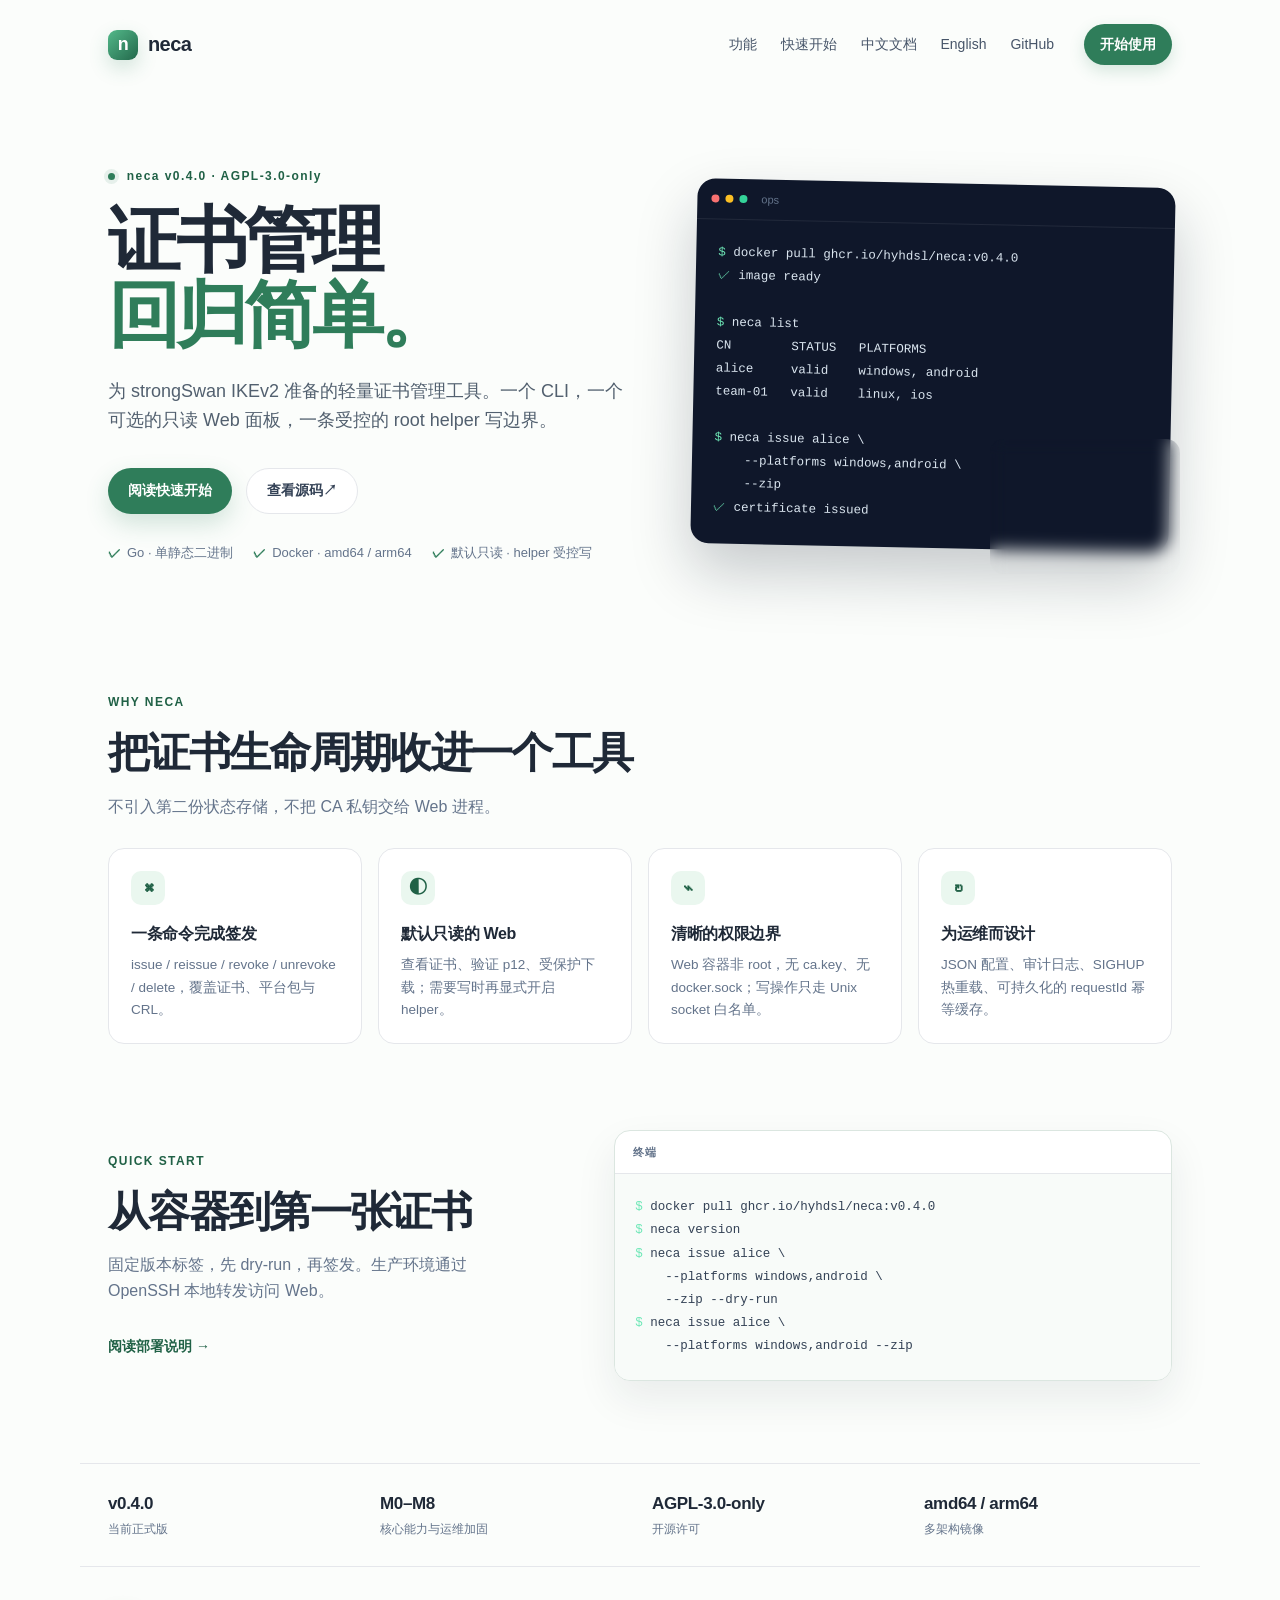
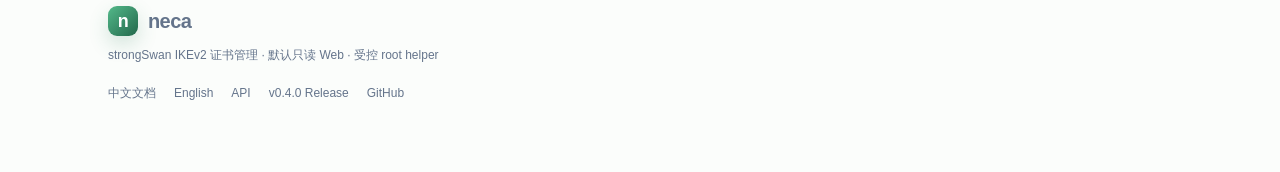
==== index.html @ 47a0acca "docs: publish help site from bcdcd9e" ====
<!doctype html>
<html lang="zh-CN">
<head>
  <meta charset="utf-8">
  <meta name="viewport" content="width=device-width, initial-scale=1">
  <meta name="description" content="neca：面向 strongSwan IKEv2 的证书管理工具。CLI、只读 Web 面板、受控 root helper。">
  <meta name="theme-color" content="#2f7d5a">
  <title>neca · strongSwan 证书管理</title>
  <link rel="stylesheet" href="home.css">
</head>
<body>
  <header class="site-nav">
    <a class="brand" href="/">
      <span class="brand-mark">n</span>
      <span>neca</span>
    </a>
    <nav aria-label="主导航">
      <a href="#features">功能</a>
      <a href="#quickstart">快速开始</a>
      <a href="/zh/">中文文档</a>
      <a href="/en/">English</a>
      <a href="https://github.com/hyhdsl/neca" rel="noopener">GitHub</a>
    </nav>
    <a class="nav-cta" href="/zh/#/getting-started">开始使用</a>
  </header>

  <main>
    <section class="hero">
      <div class="hero-copy">
        <p class="eyebrow"><span class="dot"></span> neca v0.4.0 · AGPL-3.0-only</p>
        <h1>证书管理<br><em>回归简单。</em></h1>
        <p class="lead">为 strongSwan IKEv2 准备的轻量证书管理工具。一个 CLI，一个可选的只读 Web 面板，一条受控的 root helper 写边界。</p>
        <div class="actions">
          <a class="button primary" href="/zh/#/getting-started">阅读快速开始</a>
          <a class="button ghost" href="https://github.com/hyhdsl/neca" rel="noopener">查看源码 <span aria-hidden="true">↗</span></a>
        </div>
        <ul class="hero-points">
          <li>Go · 单静态二进制</li>
          <li>Docker · amd64 / arm64</li>
          <li>默认只读 · helper 受控写</li>
        </ul>
      </div>
      <div class="hero-visual" aria-hidden="true">
        <div class="terminal">
          <div class="terminal-bar"><span></span><span></span><span></span><b>ops</b></div>
          <pre><code><span class="prompt">$</span> docker pull ghcr.io/hyhdsl/neca:v0.4.0
<span class="ok">✓</span> image ready

<span class="prompt">$</span> neca list
CN        STATUS   PLATFORMS
alice     valid    windows, android
team-01   valid    linux, ios

<span class="prompt">$</span> neca issue alice \
    --platforms windows,android \
    --zip
<span class="ok">✓</span> certificate issued
</code></pre>
        </div>
        <div class="floating-card">
          <span class="card-kicker">Web 面板</span>
          <strong>默认只读</strong>
          <small>写操作由 root helper 白名单执行</small>
        </div>
      </div>
    </section>

    <section id="features" class="section">
      <div class="section-head">
        <p class="eyebrow">WHY NECA</p>
        <h2>把证书生命周期收进一个工具</h2>
        <p>不引入第二份状态存储，不把 CA 私钥交给 Web 进程。</p>
      </div>
      <div class="feature-grid">
        <article class="feature">
          <div class="feature-icon">⌘</div>
          <h3>一条命令完成签发</h3>
          <p>issue / reissue / revoke / unrevoke / delete，覆盖证书、平台包与 CRL。</p>
        </article>
        <article class="feature">
          <div class="feature-icon">◐</div>
          <h3>默认只读的 Web</h3>
          <p>查看证书、验证 p12、受保护下载；需要写时再显式开启 helper。</p>
        </article>
        <article class="feature">
          <div class="feature-icon">⌁</div>
          <h3>清晰的权限边界</h3>
          <p>Web 容器非 root，无 ca.key、无 docker.sock；写操作只走 Unix socket 白名单。</p>
        </article>
        <article class="feature">
          <div class="feature-icon">↻</div>
          <h3>为运维而设计</h3>
          <p>JSON 配置、审计日志、SIGHUP 热重载、可持久化的 requestId 幂等缓存。</p>
        </article>
      </div>
    </section>

    <section id="quickstart" class="quickstart">
      <div class="quickstart-copy">
        <p class="eyebrow">QUICK START</p>
        <h2>从容器到第一张证书</h2>
        <p>固定版本标签，先 dry-run，再签发。生产环境通过 OpenSSH 本地转发访问 Web。</p>
        <a class="text-link" href="/zh/#/install">阅读部署说明 <span aria-hidden="true">→</span></a>
      </div>
      <div class="code-card">
        <div class="code-title">终端</div>
        <pre><code><span class="prompt">$</span> docker pull ghcr.io/hyhdsl/neca:v0.4.0
<span class="prompt">$</span> neca version
<span class="prompt">$</span> neca issue alice \
    --platforms windows,android \
    --zip --dry-run
<span class="prompt">$</span> neca issue alice \
    --platforms windows,android --zip
</code></pre>
      </div>
    </section>

    <section class="stats">
      <div><strong>v0.4.0</strong><span>当前正式版</span></div>
      <div><strong>M0–M8</strong><span>核心能力与运维加固</span></div>
      <div><strong>AGPL-3.0-only</strong><span>开源许可</span></div>
      <div><strong>amd64 / arm64</strong><span>多架构镜像</span></div>
    </section>
  </main>

  <footer class="site-footer">
    <div class="footer-brand"><span class="brand-mark">n</span> neca</div>
    <p>strongSwan IKEv2 证书管理 · 默认只读 Web · 受控 root helper</p>
    <div class="footer-links">
      <a href="/zh/">中文文档</a>
      <a href="/en/">English</a>
      <a href="/zh/#/api">API</a>
      <a href="https://github.com/hyhdsl/neca/releases/tag/v0.4.0" rel="noopener">v0.4.0 Release</a>
      <a href="https://github.com/hyhdsl/neca" rel="noopener">GitHub</a>
    </div>
  </footer>
</body>
</html>
---- home.css ----
:root {
  --ink: #1f2937;
  --muted: #64748b;
  --line: #e5e7eb;
  --paper: #fbfdfb;
  --green: #2f7d5a;
  --green-deep: #206146;
  --mint: #eaf7ef;
  --code: #0f172a;
  --code-muted: #94a3b8;
  --max: 1120px;
}

* { box-sizing: border-box; }
html { scroll-behavior: smooth; }
body {
  margin: 0;
  color: var(--ink);
  background: var(--paper);
  font-family: -apple-system, BlinkMacSystemFont, "Segoe UI", "PingFang SC",
    "Hiragino Sans GB", "Microsoft YaHei", "Noto Sans CJK SC", sans-serif;
  line-height: 1.65;
}
a { color: inherit; text-decoration: none; }

.site-nav {
  max-width: var(--max);
  margin: 0 auto;
  padding: 24px 28px;
  display: flex;
  align-items: center;
  gap: 30px;
}
.brand, .footer-brand {
  display: inline-flex;
  align-items: center;
  gap: 10px;
  font-weight: 800;
  letter-spacing: -.03em;
  font-size: 20px;
}
.brand-mark {
  display: inline-grid;
  place-items: center;
  width: 30px;
  height: 30px;
  border-radius: 9px;
  color: #fff;
  background: linear-gradient(135deg, #53b98a, #23684b);
  font-size: 18px;
  font-weight: 800;
  box-shadow: 0 8px 20px rgba(47,125,90,.2);
}
.site-nav nav {
  display: flex;
  gap: 24px;
  margin-left: auto;
  font-size: 14px;
  color: #475569;
}
.site-nav nav a:hover { color: var(--green-deep); }
.nav-cta {
  padding: 9px 16px;
  border-radius: 999px;
  background: var(--green);
  color: #fff;
  font-size: 14px;
  font-weight: 700;
  box-shadow: 0 6px 16px rgba(47,125,90,.18);
}
.nav-cta:hover { background: var(--green-deep); }

.hero {
  max-width: var(--max);
  margin: 0 auto;
  padding: 78px 28px 92px;
  display: grid;
  grid-template-columns: 1.05fr .95fr;
  align-items: center;
  gap: 58px;
}
.eyebrow {
  margin: 0 0 16px;
  color: var(--green-deep);
  font-size: 12px;
  font-weight: 800;
  letter-spacing: .12em;
}
.eyebrow .dot {
  display: inline-block;
  width: 7px;
  height: 7px;
  margin-right: 7px;
  border-radius: 50%;
  background: var(--green);
  box-shadow: 0 0 0 4px rgba(47,125,90,.1);
}
h1 {
  margin: 0;
  font-size: clamp(44px, 6vw, 72px);
  line-height: 1.04;
  letter-spacing: -.055em;
}
h1 em { color: var(--green); font-style: normal; }
.lead {
  max-width: 520px;
  margin: 24px 0 0;
  color: #52606f;
  font-size: 18px;
}
.actions { display: flex; align-items: center; gap: 14px; margin-top: 32px; flex-wrap: wrap; }
.button {
  display: inline-flex;
  align-items: center;
  justify-content: center;
  min-height: 46px;
  padding: 0 20px;
  border-radius: 999px;
  font-size: 14px;
  font-weight: 700;
  transition: .16s ease;
}
.button.primary { color: #fff; background: var(--green); box-shadow: 0 10px 24px rgba(47,125,90,.2); }
.button.primary:hover { background: var(--green-deep); transform: translateY(-1px); }
.button.ghost { color: #334155; border: 1px solid var(--line); background: #fff; }
.button.ghost:hover { border-color: #b8d8c6; color: var(--green-deep); }
.hero-points {
  display: flex;
  gap: 20px;
  flex-wrap: wrap;
  padding: 0;
  margin: 28px 0 0;
  list-style: none;
  color: #64748b;
  font-size: 13px;
}
.hero-points li::before { content: "✓"; color: var(--green); margin-right: 6px; font-weight: 800; }

.hero-visual { position: relative; }
.terminal {
  overflow: hidden;
  border-radius: 18px;
  background: var(--code);
  box-shadow: 0 28px 60px rgba(15,23,42,.22);
  transform: rotate(1.2deg);
}
.terminal-bar {
  display: flex;
  align-items: center;
  gap: 6px;
  padding: 11px 14px;
  border-bottom: 1px solid rgba(255,255,255,.08);
  color: #64748b;
  font-size: 11px;
}
.terminal-bar span { width: 8px; height: 8px; border-radius: 50%; background: #334155; }
.terminal-bar span:nth-child(1) { background: #f87171; }
.terminal-bar span:nth-child(2) { background: #fbbf24; }
.terminal-bar span:nth-child(3) { background: #34d399; }
.terminal-bar b { margin-left: 8px; font-weight: 500; }
pre {
  margin: 0;
  padding: 22px 22px 24px;
  overflow-x: auto;
  color: #dbe6f0;
  font: 12.5px/1.85 "SFMono-Regular", Consolas, "Liberation Mono", monospace;
}
.prompt { color: #6ee7b7; }
.ok { color: #6ee7b7; }
.floating-card {
  position: absolute;
  right: -8px;
  bottom: -26px;
  width: 190px;
  padding: 15px 16px;
  border: 1px solid #d4e9dc;
  border-radius: 14px;
  background: rgba(255,255,255,.94);
  box-shadow: 0 16px 32px rgba(31,41,55,.12);
  backdrop-filter: blur(8px);
}
.floating-card span { display: block; color: var(--green-deep); font-size: 10px; font-weight: 800; letter-spacing: .08em; }
.floating-card strong { display: block; margin: 4px 0 3px; font-size: 16px; }
.floating-card small { color: #64748b; line-height: 1.45; font-size: 11px; }

.section { max-width: var(--max); margin: 0 auto; padding: 38px 28px 12px; }
.section-head { max-width: 620px; margin-bottom: 28px; }
h2 { margin: 0; font-size: clamp(28px, 3.6vw, 42px); line-height: 1.15; letter-spacing: -.04em; }
.section-head p:last-child, .quickstart-copy p:not(.eyebrow) { color: #64748b; font-size: 16px; }
.feature-grid { display: grid; grid-template-columns: repeat(4, 1fr); gap: 16px; }
.feature {
  padding: 22px;
  border: 1px solid var(--line);
  border-radius: 16px;
  background: #fff;
  transition: .18s ease;
}
.feature:hover { border-color: #c6e5d3; box-shadow: 0 14px 30px rgba(47,125,90,.08); transform: translateY(-2px); }
.feature-icon {
  display: grid;
  place-items: center;
  width: 34px;
  height: 34px;
  border-radius: 10px;
  color: var(--green-deep);
  background: var(--mint);
  font-size: 18px;
  font-weight: 700;
}
.feature h3 { margin: 16px 0 7px; font-size: 16px; letter-spacing: -.02em; }
.feature p { margin: 0; color: #64748b; font-size: 13.5px; }

.quickstart {
  max-width: var(--max);
  margin: 74px auto 0;
  padding: 0 28px;
  display: grid;
  grid-template-columns: .9fr 1.1fr;
  gap: 50px;
  align-items: center;
}
.quickstart-copy p { max-width: 420px; }
.text-link { display: inline-block; margin-top: 14px; color: var(--green-deep); font-weight: 700; font-size: 14px; }
.code-card {
  overflow: hidden;
  border-radius: 16px;
  border: 1px solid #dbe6e0;
  background: #fff;
  box-shadow: 0 18px 40px rgba(31,41,55,.08);
}
.code-title { padding: 12px 18px; border-bottom: 1px solid var(--line); color: #64748b; font-size: 11px; font-weight: 700; letter-spacing: .06em; text-transform: uppercase; }
.code-card pre { color: #334155; background: #f8fbf9; padding: 22px 20px; }

.stats {
  max-width: var(--max);
  margin: 82px auto 0;
  padding: 26px 28px;
  display: grid;
  grid-template-columns: repeat(4, 1fr);
  gap: 24px;
  border-top: 1px solid var(--line);
  border-bottom: 1px solid var(--line);
}
.stats div { display: flex; flex-direction: column; gap: 2px; }
.stats strong { font-size: 17px; letter-spacing: -.02em; }
.stats span { color: #64748b; font-size: 12px; }

.site-footer {
  max-width: var(--max);
  margin: 0 auto;
  padding: 38px 28px 54px;
  color: #64748b;
  font-size: 12px;
}
.site-footer p { margin: 8px 0 18px; }
.footer-links { display: flex; flex-wrap: wrap; gap: 18px; }
.footer-links a:hover { color: var(--green-deep); }

@media (max-width: 900px) {
  .hero { grid-template-columns: 1fr; padding-top: 44px; }
  .hero-visual { margin-top: 20px; }
  .feature-grid { grid-template-columns: repeat(2, 1fr); }
  .quickstart { grid-template-columns: 1fr; gap: 26px; margin-top: 52px; }
}
@media (max-width: 680px) {
  .site-nav { flex-wrap: wrap; gap: 14px; padding: 18px 20px; }
  .site-nav nav { order: 3; width: 100%; gap: 16px; overflow-x: auto; padding-top: 4px; }
  .nav-cta { margin-left: auto; }
  .hero, .section, .quickstart, .site-footer { padding-left: 20px; padding-right: 20px; }
  .hero { padding-bottom: 64px; }
  h1 { font-size: 46px; }
  .lead { font-size: 16px; }
  .floating-card { right: 6px; bottom: -22px; }
  .feature-grid { grid-template-columns: 1fr; }
  .stats { grid-template-columns: repeat(2, 1fr); margin-top: 58px; }
}
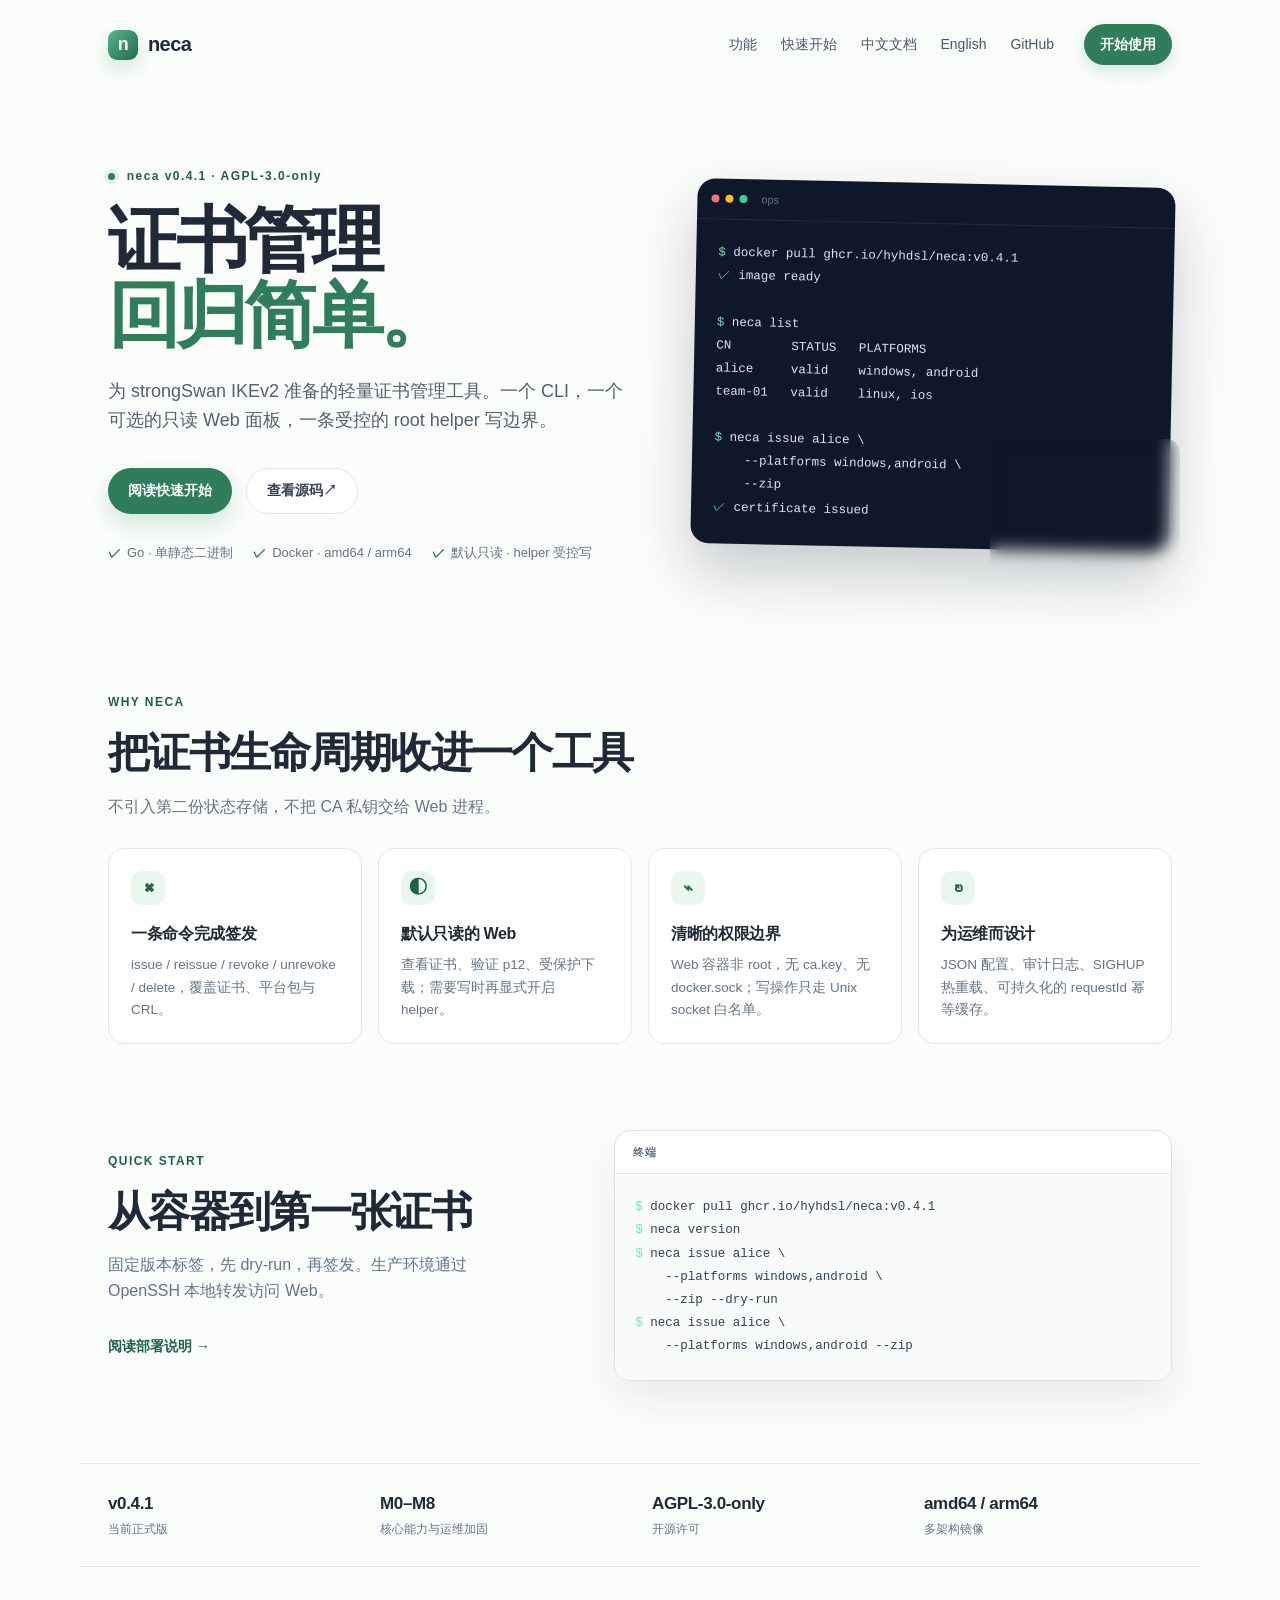
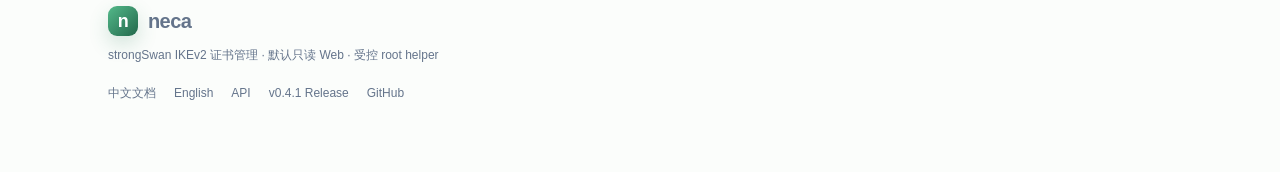
==== commit 4703bc09: "docs: publish help site from 6060c2b" ====
--- a/index.html
+++ b/index.html
@@ -27,7 +27,7 @@
   <main>
     <section class="hero">
       <div class="hero-copy">
-        <p class="eyebrow"><span class="dot"></span> neca v0.4.0 · AGPL-3.0-only</p>
+        <p class="eyebrow"><span class="dot"></span> neca v0.4.1 · AGPL-3.0-only</p>
         <h1>证书管理<br><em>回归简单。</em></h1>
         <p class="lead">为 strongSwan IKEv2 准备的轻量证书管理工具。一个 CLI，一个可选的只读 Web 面板，一条受控的 root helper 写边界。</p>
         <div class="actions">
@@ -43,7 +43,7 @@
       <div class="hero-visual" aria-hidden="true">
         <div class="terminal">
           <div class="terminal-bar"><span></span><span></span><span></span><b>ops</b></div>
-          <pre><code><span class="prompt">$</span> docker pull ghcr.io/hyhdsl/neca:v0.4.0
+          <pre><code><span class="prompt">$</span> docker pull ghcr.io/hyhdsl/neca:v0.4.1
 <span class="ok">✓</span> image ready
 
 <span class="prompt">$</span> neca list
@@ -104,7 +104,7 @@
       </div>
       <div class="code-card">
         <div class="code-title">终端</div>
-        <pre><code><span class="prompt">$</span> docker pull ghcr.io/hyhdsl/neca:v0.4.0
+        <pre><code><span class="prompt">$</span> docker pull ghcr.io/hyhdsl/neca:v0.4.1
 <span class="prompt">$</span> neca version
 <span class="prompt">$</span> neca issue alice \
     --platforms windows,android \
@@ -116,7 +116,7 @@
     </section>
 
     <section class="stats">
-      <div><strong>v0.4.0</strong><span>当前正式版</span></div>
+      <div><strong>v0.4.1</strong><span>当前正式版</span></div>
       <div><strong>M0–M8</strong><span>核心能力与运维加固</span></div>
       <div><strong>AGPL-3.0-only</strong><span>开源许可</span></div>
       <div><strong>amd64 / arm64</strong><span>多架构镜像</span></div>
@@ -130,7 +130,7 @@
       <a href="/zh/">中文文档</a>
       <a href="/en/">English</a>
       <a href="/zh/#/api">API</a>
-      <a href="https://github.com/hyhdsl/neca/releases/tag/v0.4.0" rel="noopener">v0.4.0 Release</a>
+      <a href="https://github.com/hyhdsl/neca/releases/tag/v0.4.1" rel="noopener">v0.4.1 Release</a>
       <a href="https://github.com/hyhdsl/neca" rel="noopener">GitHub</a>
     </div>
   </footer>
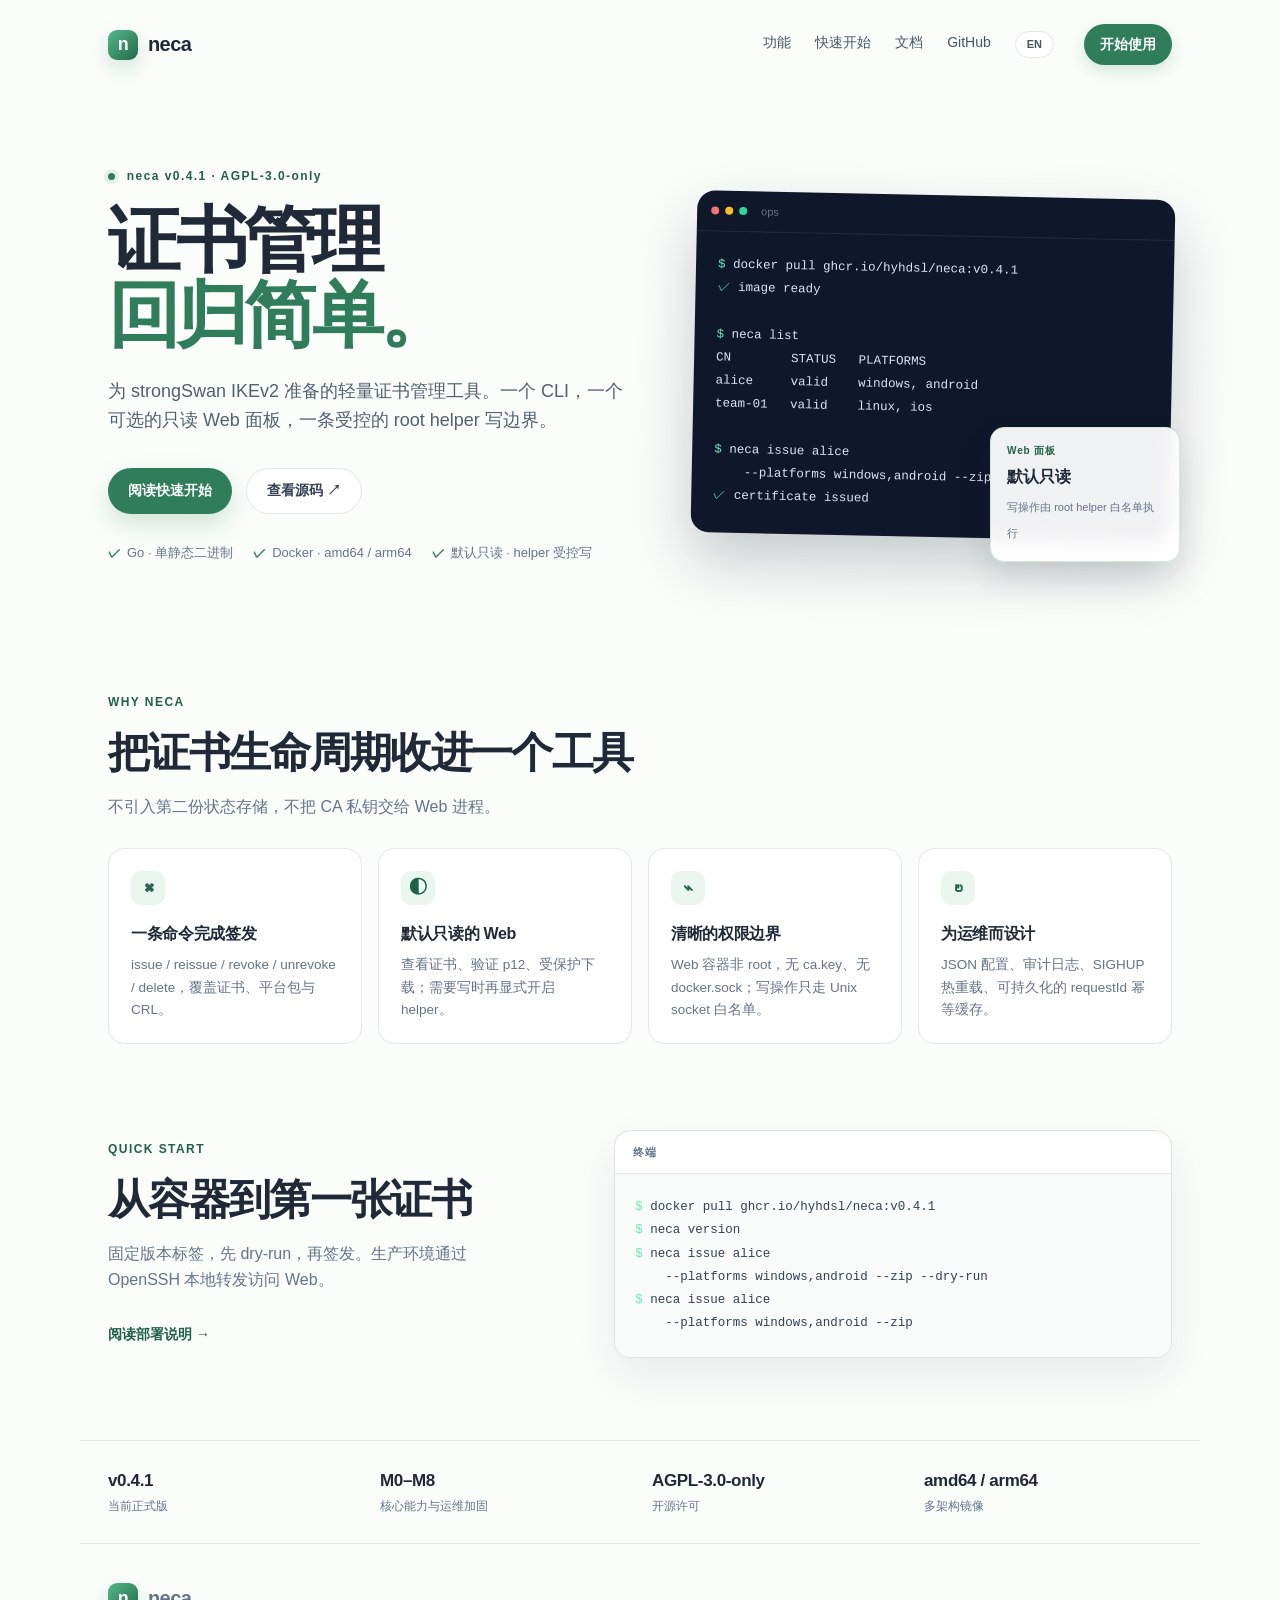
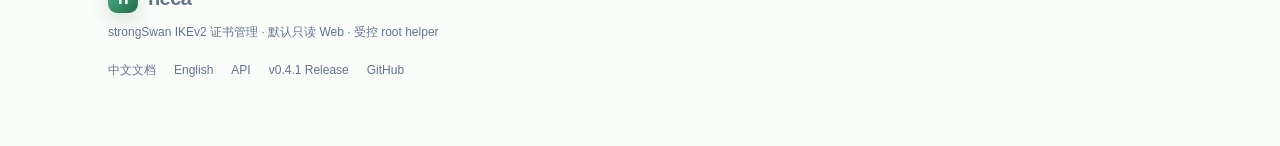
==== commit 78aa21f4: "docs: publish help site from 32e234c" ====
--- a/index.html
+++ b/index.html
@@ -6,6 +6,8 @@
   <meta name="description" content="neca：面向 strongSwan IKEv2 的证书管理工具。CLI、只读 Web 面板、受控 root helper。">
   <meta name="theme-color" content="#2f7d5a">
   <title>neca · strongSwan 证书管理</title>
+  <link rel="alternate" hreflang="zh-CN" href="https://neca.nekobiglazyer.work/">
+  <link rel="alternate" hreflang="en" href="https://neca.nekobiglazyer.work/?lang=en">
   <link rel="stylesheet" href="home.css">
 </head>
 <body>
@@ -15,29 +17,29 @@
       <span>neca</span>
     </a>
     <nav aria-label="主导航">
-      <a href="#features">功能</a>
-      <a href="#quickstart">快速开始</a>
-      <a href="/zh/">中文文档</a>
-      <a href="/en/">English</a>
-      <a href="https://github.com/hyhdsl/neca" rel="noopener">GitHub</a>
+      <a href="#features" data-i18n="nav.features">功能</a>
+      <a href="#quickstart" data-i18n="nav.quickstart">快速开始</a>
+      <a href="/zh/" data-doc-link="/zh/" data-i18n="nav.docs">文档</a>
+      <a href="https://github.com/hyhdsl/neca" rel="noopener" data-i18n="nav.github">GitHub</a>
+      <button class="lang-toggle" id="langToggle" type="button" aria-label="Switch to English">EN</button>
     </nav>
-    <a class="nav-cta" href="/zh/#/getting-started">开始使用</a>
+    <a class="nav-cta" href="/zh/#/getting-started" data-doc-link="/zh/#/getting-started" data-i18n="nav.cta">开始使用</a>
   </header>
 
   <main>
     <section class="hero">
       <div class="hero-copy">
         <p class="eyebrow"><span class="dot"></span> neca v0.4.1 · AGPL-3.0-only</p>
-        <h1>证书管理<br><em>回归简单。</em></h1>
-        <p class="lead">为 strongSwan IKEv2 准备的轻量证书管理工具。一个 CLI，一个可选的只读 Web 面板，一条受控的 root helper 写边界。</p>
+        <h1 data-i18n-html="hero.title">证书管理<br><em>回归简单。</em></h1>
+        <p class="lead" data-i18n="hero.lead">为 strongSwan IKEv2 准备的轻量证书管理工具。一个 CLI，一个可选的只读 Web 面板，一条受控的 root helper 写边界。</p>
         <div class="actions">
-          <a class="button primary" href="/zh/#/getting-started">阅读快速开始</a>
-          <a class="button ghost" href="https://github.com/hyhdsl/neca" rel="noopener">查看源码 <span aria-hidden="true">↗</span></a>
+          <a class="button primary" href="/zh/#/getting-started" data-doc-link="/zh/#/getting-started" data-i18n="hero.start">阅读快速开始</a>
+          <a class="button ghost" href="https://github.com/hyhdsl/neca" rel="noopener" data-i18n="hero.source">查看源码 ↗</a>
         </div>
         <ul class="hero-points">
-          <li>Go · 单静态二进制</li>
-          <li>Docker · amd64 / arm64</li>
-          <li>默认只读 · helper 受控写</li>
+          <li data-i18n="hero.point.go">Go · 单静态二进制</li>
+          <li data-i18n="hero.point.docker">Docker · amd64 / arm64</li>
+          <li data-i18n="hero.point.safe">默认只读 · helper 受控写</li>
         </ul>
       </div>
       <div class="hero-visual" aria-hidden="true">
@@ -51,88 +53,219 @@
 alice     valid    windows, android
 team-01   valid    linux, ios
 
-<span class="prompt">$</span> neca issue alice \
-    --platforms windows,android \
-    --zip
+<span class="prompt">$</span> neca issue alice
+    --platforms windows,android --zip
 <span class="ok">✓</span> certificate issued
 </code></pre>
         </div>
         <div class="floating-card">
-          <span class="card-kicker">Web 面板</span>
-          <strong>默认只读</strong>
-          <small>写操作由 root helper 白名单执行</small>
+          <span class="card-kicker" data-i18n="hero.panel">Web 面板</span>
+          <strong data-i18n="hero.readonly">默认只读</strong>
+          <small data-i18n="hero.helper">写操作由 root helper 白名单执行</small>
         </div>
       </div>
     </section>
 
     <section id="features" class="section">
       <div class="section-head">
-        <p class="eyebrow">WHY NECA</p>
-        <h2>把证书生命周期收进一个工具</h2>
-        <p>不引入第二份状态存储，不把 CA 私钥交给 Web 进程。</p>
+        <p class="eyebrow" data-i18n="features.kicker">WHY NECA</p>
+        <h2 data-i18n="features.title">把证书生命周期收进一个工具</h2>
+        <p data-i18n="features.lead">不引入第二份状态存储，不把 CA 私钥交给 Web 进程。</p>
       </div>
       <div class="feature-grid">
         <article class="feature">
           <div class="feature-icon">⌘</div>
-          <h3>一条命令完成签发</h3>
-          <p>issue / reissue / revoke / unrevoke / delete，覆盖证书、平台包与 CRL。</p>
+          <h3 data-i18n="feature.issue.title">一条命令完成签发</h3>
+          <p data-i18n="feature.issue.body">issue / reissue / revoke / unrevoke / delete，覆盖证书、平台包与 CRL。</p>
         </article>
         <article class="feature">
           <div class="feature-icon">◐</div>
-          <h3>默认只读的 Web</h3>
-          <p>查看证书、验证 p12、受保护下载；需要写时再显式开启 helper。</p>
+          <h3 data-i18n="feature.web.title">默认只读的 Web</h3>
+          <p data-i18n="feature.web.body">查看证书、验证 p12、受保护下载；需要写时再显式开启 helper。</p>
         </article>
         <article class="feature">
           <div class="feature-icon">⌁</div>
-          <h3>清晰的权限边界</h3>
-          <p>Web 容器非 root，无 ca.key、无 docker.sock；写操作只走 Unix socket 白名单。</p>
+          <h3 data-i18n="feature.boundary.title">清晰的权限边界</h3>
+          <p data-i18n="feature.boundary.body">Web 容器非 root，无 ca.key、无 docker.sock；写操作只走 Unix socket 白名单。</p>
         </article>
         <article class="feature">
           <div class="feature-icon">↻</div>
-          <h3>为运维而设计</h3>
-          <p>JSON 配置、审计日志、SIGHUP 热重载、可持久化的 requestId 幂等缓存。</p>
+          <h3 data-i18n="feature.ops.title">为运维而设计</h3>
+          <p data-i18n="feature.ops.body">JSON 配置、审计日志、SIGHUP 热重载、可持久化的 requestId 幂等缓存。</p>
         </article>
       </div>
     </section>
 
     <section id="quickstart" class="quickstart">
       <div class="quickstart-copy">
-        <p class="eyebrow">QUICK START</p>
-        <h2>从容器到第一张证书</h2>
-        <p>固定版本标签，先 dry-run，再签发。生产环境通过 OpenSSH 本地转发访问 Web。</p>
-        <a class="text-link" href="/zh/#/install">阅读部署说明 <span aria-hidden="true">→</span></a>
+        <p class="eyebrow" data-i18n="quick.kicker">QUICK START</p>
+        <h2 data-i18n="quick.title">从容器到第一张证书</h2>
+        <p data-i18n="quick.lead">固定版本标签，先 dry-run，再签发。生产环境通过 OpenSSH 本地转发访问 Web。</p>
+        <a class="text-link" href="/zh/#/install" data-doc-link="/zh/#/install" data-i18n="quick.link">阅读部署说明 →</a>
       </div>
       <div class="code-card">
-        <div class="code-title">终端</div>
+        <div class="code-title" data-i18n="quick.terminal">终端</div>
         <pre><code><span class="prompt">$</span> docker pull ghcr.io/hyhdsl/neca:v0.4.1
 <span class="prompt">$</span> neca version
-<span class="prompt">$</span> neca issue alice \
-    --platforms windows,android \
-    --zip --dry-run
-<span class="prompt">$</span> neca issue alice \
+<span class="prompt">$</span> neca issue alice
+    --platforms windows,android --zip --dry-run
+<span class="prompt">$</span> neca issue alice
     --platforms windows,android --zip
 </code></pre>
       </div>
     </section>
 
     <section class="stats">
-      <div><strong>v0.4.1</strong><span>当前正式版</span></div>
-      <div><strong>M0–M8</strong><span>核心能力与运维加固</span></div>
-      <div><strong>AGPL-3.0-only</strong><span>开源许可</span></div>
-      <div><strong>amd64 / arm64</strong><span>多架构镜像</span></div>
+      <div><strong>v0.4.1</strong><span data-i18n="stats.current">当前正式版</span></div>
+      <div><strong>M0–M8</strong><span data-i18n="stats.milestones">核心能力与运维加固</span></div>
+      <div><strong>AGPL-3.0-only</strong><span data-i18n="stats.license">开源许可</span></div>
+      <div><strong>amd64 / arm64</strong><span data-i18n="stats.arch">多架构镜像</span></div>
     </section>
   </main>
 
   <footer class="site-footer">
     <div class="footer-brand"><span class="brand-mark">n</span> neca</div>
-    <p>strongSwan IKEv2 证书管理 · 默认只读 Web · 受控 root helper</p>
+    <p data-i18n="footer.tagline">strongSwan IKEv2 证书管理 · 默认只读 Web · 受控 root helper</p>
     <div class="footer-links">
-      <a href="/zh/">中文文档</a>
-      <a href="/en/">English</a>
-      <a href="/zh/#/api">API</a>
-      <a href="https://github.com/hyhdsl/neca/releases/tag/v0.4.1" rel="noopener">v0.4.1 Release</a>
-      <a href="https://github.com/hyhdsl/neca" rel="noopener">GitHub</a>
+      <a href="/zh/" data-i18n="footer.docs">中文文档</a>
+      <a href="/en/" data-i18n="footer.english">English</a>
+      <a href="/zh/#/api" data-doc-link="/zh/#/api" data-i18n="footer.api">API</a>
+      <a href="https://github.com/hyhdsl/neca/releases/tag/v0.4.1" rel="noopener" data-i18n="footer.release">v0.4.1 Release</a>
+      <a href="https://github.com/hyhdsl/neca" rel="noopener" data-i18n="footer.github">GitHub</a>
     </div>
   </footer>
+
+  <script>
+    (function () {
+      var copy = {
+        zh: {
+          "nav.features": "功能",
+          "nav.quickstart": "快速开始",
+          "nav.docs": "文档",
+          "nav.github": "GitHub",
+          "nav.cta": "开始使用",
+          "hero.title": "证书管理<br><em>回归简单。</em>",
+          "hero.lead": "为 strongSwan IKEv2 准备的轻量证书管理工具。一个 CLI，一个可选的只读 Web 面板，一条受控的 root helper 写边界。",
+          "hero.start": "阅读快速开始",
+          "hero.source": "查看源码 ↗",
+          "hero.point.go": "Go · 单静态二进制",
+          "hero.point.docker": "Docker · amd64 / arm64",
+          "hero.point.safe": "默认只读 · helper 受控写",
+          "hero.panel": "Web 面板",
+          "hero.readonly": "默认只读",
+          "hero.helper": "写操作由 root helper 白名单执行",
+          "features.kicker": "WHY NECA",
+          "features.title": "把证书生命周期收进一个工具",
+          "features.lead": "不引入第二份状态存储，不把 CA 私钥交给 Web 进程。",
+          "feature.issue.title": "一条命令完成签发",
+          "feature.issue.body": "issue / reissue / revoke / unrevoke / delete，覆盖证书、平台包与 CRL。",
+          "feature.web.title": "默认只读的 Web",
+          "feature.web.body": "查看证书、验证 p12、受保护下载；需要写时再显式开启 helper。",
+          "feature.boundary.title": "清晰的权限边界",
+          "feature.boundary.body": "Web 容器非 root，无 ca.key、无 docker.sock；写操作只走 Unix socket 白名单。",
+          "feature.ops.title": "为运维而设计",
+          "feature.ops.body": "JSON 配置、审计日志、SIGHUP 热重载、可持久化的 requestId 幂等缓存。",
+          "quick.kicker": "QUICK START",
+          "quick.title": "从容器到第一张证书",
+          "quick.lead": "固定版本标签，先 dry-run，再签发。生产环境通过 OpenSSH 本地转发访问 Web。",
+          "quick.link": "阅读部署说明 →",
+          "quick.terminal": "终端",
+          "stats.current": "当前正式版",
+          "stats.milestones": "核心能力与运维加固",
+          "stats.license": "开源许可",
+          "stats.arch": "多架构镜像",
+          "footer.tagline": "strongSwan IKEv2 证书管理 · 默认只读 Web · 受控 root helper",
+          "footer.docs": "中文文档",
+          "footer.english": "English",
+          "footer.api": "API",
+          "footer.release": "v0.4.1 Release",
+          "footer.github": "GitHub"
+        },
+        en: {
+          "nav.features": "Features",
+          "nav.quickstart": "Quick start",
+          "nav.docs": "Docs",
+          "nav.github": "GitHub",
+          "nav.cta": "Get started",
+          "hero.title": "Certificate management<br><em>made simple.</em>",
+          "hero.lead": "A lightweight certificate manager for strongSwan IKEv2. One CLI, an optional read-only web panel, and a controlled root helper for writes.",
+          "hero.start": "Read the quick start",
+          "hero.source": "View source ↗",
+          "hero.point.go": "Go · single static binary",
+          "hero.point.docker": "Docker · amd64 / arm64",
+          "hero.point.safe": "Read-only by default · controlled writes",
+          "hero.panel": "Web panel",
+          "hero.readonly": "Read-only by default",
+          "hero.helper": "Writes go through a narrow root-helper allowlist",
+          "features.kicker": "WHY NECA",
+          "features.title": "One tool for the certificate lifecycle",
+          "features.lead": "No second state store. The CA private key never reaches the web process.",
+          "feature.issue.title": "Issue in one command",
+          "feature.issue.body": "issue / reissue / revoke / unrevoke / delete, covering certificates, platform bundles and the CRL.",
+          "feature.web.title": "Read-only by default",
+          "feature.web.body": "Inspect certificates, verify p12 files and serve protected downloads; enable writes only when needed.",
+          "feature.boundary.title": "Clear privilege boundaries",
+          "feature.boundary.body": "The web container is non-root and has no ca.key or docker.sock. Writes go only through a Unix-socket allowlist.",
+          "feature.ops.title": "Built for operations",
+          "feature.ops.body": "JSON config, audit logs, SIGHUP hot reload and a persistent requestId idempotency cache.",
+          "quick.kicker": "QUICK START",
+          "quick.title": "From container to first certificate",
+          "quick.lead": "Pin the version, dry-run first, then issue. Use OpenSSH local forwarding for the web panel in production.",
+          "quick.link": "Read deployment notes →",
+          "quick.terminal": "Terminal",
+          "stats.current": "Current release",
+          "stats.milestones": "Core features and hardening",
+          "stats.license": "Open-source license",
+          "stats.arch": "Multi-arch images",
+          "footer.tagline": "strongSwan IKEv2 certificate management · read-only web · controlled root helper",
+          "footer.docs": "中文",
+          "footer.english": "English",
+          "footer.api": "API",
+          "footer.release": "v0.4.1 Release",
+          "footer.github": "GitHub"
+        }
+      };
+      var toggle = document.getElementById("langToggle");
+      function apply(lang) {
+        var dict = copy[lang] || copy.zh;
+        document.documentElement.lang = lang === "en" ? "en" : "zh-CN";
+        Array.prototype.forEach.call(document.querySelectorAll("[data-i18n]"), function (el) {
+          var value = dict[el.getAttribute("data-i18n")];
+          if (value) el.textContent = value;
+        });
+        Array.prototype.forEach.call(document.querySelectorAll("[data-i18n-html]"), function (el) {
+          var value = dict[el.getAttribute("data-i18n-html")];
+          if (value) el.innerHTML = value;
+        });
+        Array.prototype.forEach.call(document.querySelectorAll("[data-doc-link]"), function (el) {
+          var base = el.getAttribute("data-doc-link");
+          var target = lang === "en" ? base.replace(/^\/zh\//, "/en/") : base;
+          if (lang === "zh" && base === "/en/") target = "/en/";
+          el.setAttribute("href", target);
+        });
+        document.title = lang === "en" ? "neca · strongSwan certificate management" : "neca · strongSwan 证书管理";
+        var desc = document.querySelector('meta[name="description"]');
+        if (desc) desc.setAttribute("content", lang === "en"
+          ? "neca: a lightweight strongSwan IKEv2 certificate manager with a CLI, read-only web panel and controlled root helper."
+          : "neca：面向 strongSwan IKEv2 的证书管理工具。CLI、只读 Web 面板、受控 root helper。");
+        toggle.textContent = lang === "en" ? "中文" : "EN";
+        toggle.setAttribute("aria-label", lang === "en" ? "Switch to Chinese" : "Switch to English");
+        try { localStorage.setItem("neca_home_lang", lang); } catch (e) {}
+        var url = new URL(window.location.href);
+        if (lang === "en") url.searchParams.set("lang", "en");
+        else url.searchParams.delete("lang");
+        window.history.replaceState({}, "", url.toString());
+      }
+      toggle.addEventListener("click", function () {
+        apply(document.documentElement.lang === "en" ? "zh" : "en");
+      });
+      var params = new URLSearchParams(window.location.search);
+      var saved = null;
+      try { saved = localStorage.getItem("neca_home_lang"); } catch (e) {}
+      var initial = params.get("lang");
+      if (initial !== "en" && initial !== "zh") initial = saved === "en" ? "en" : "zh";
+      apply(initial);
+    })();
+  </script>
 </body>
 </html>
--- a/home.css
+++ b/home.css
@@ -59,6 +59,19 @@
   color: #475569;
 }
 .site-nav nav a:hover { color: var(--green-deep); }
+.lang-toggle {
+  padding: 7px 11px;
+  border: 1px solid var(--line);
+  border-radius: 999px;
+  background: #fff;
+  color: #475569;
+  font: inherit;
+  font-size: 11px;
+  font-weight: 800;
+  line-height: 1;
+  cursor: pointer;
+}
+.lang-toggle:hover { border-color: #b8d8c6; color: var(--green-deep); }
 .nav-cta {
   padding: 9px 16px;
   border-radius: 999px;
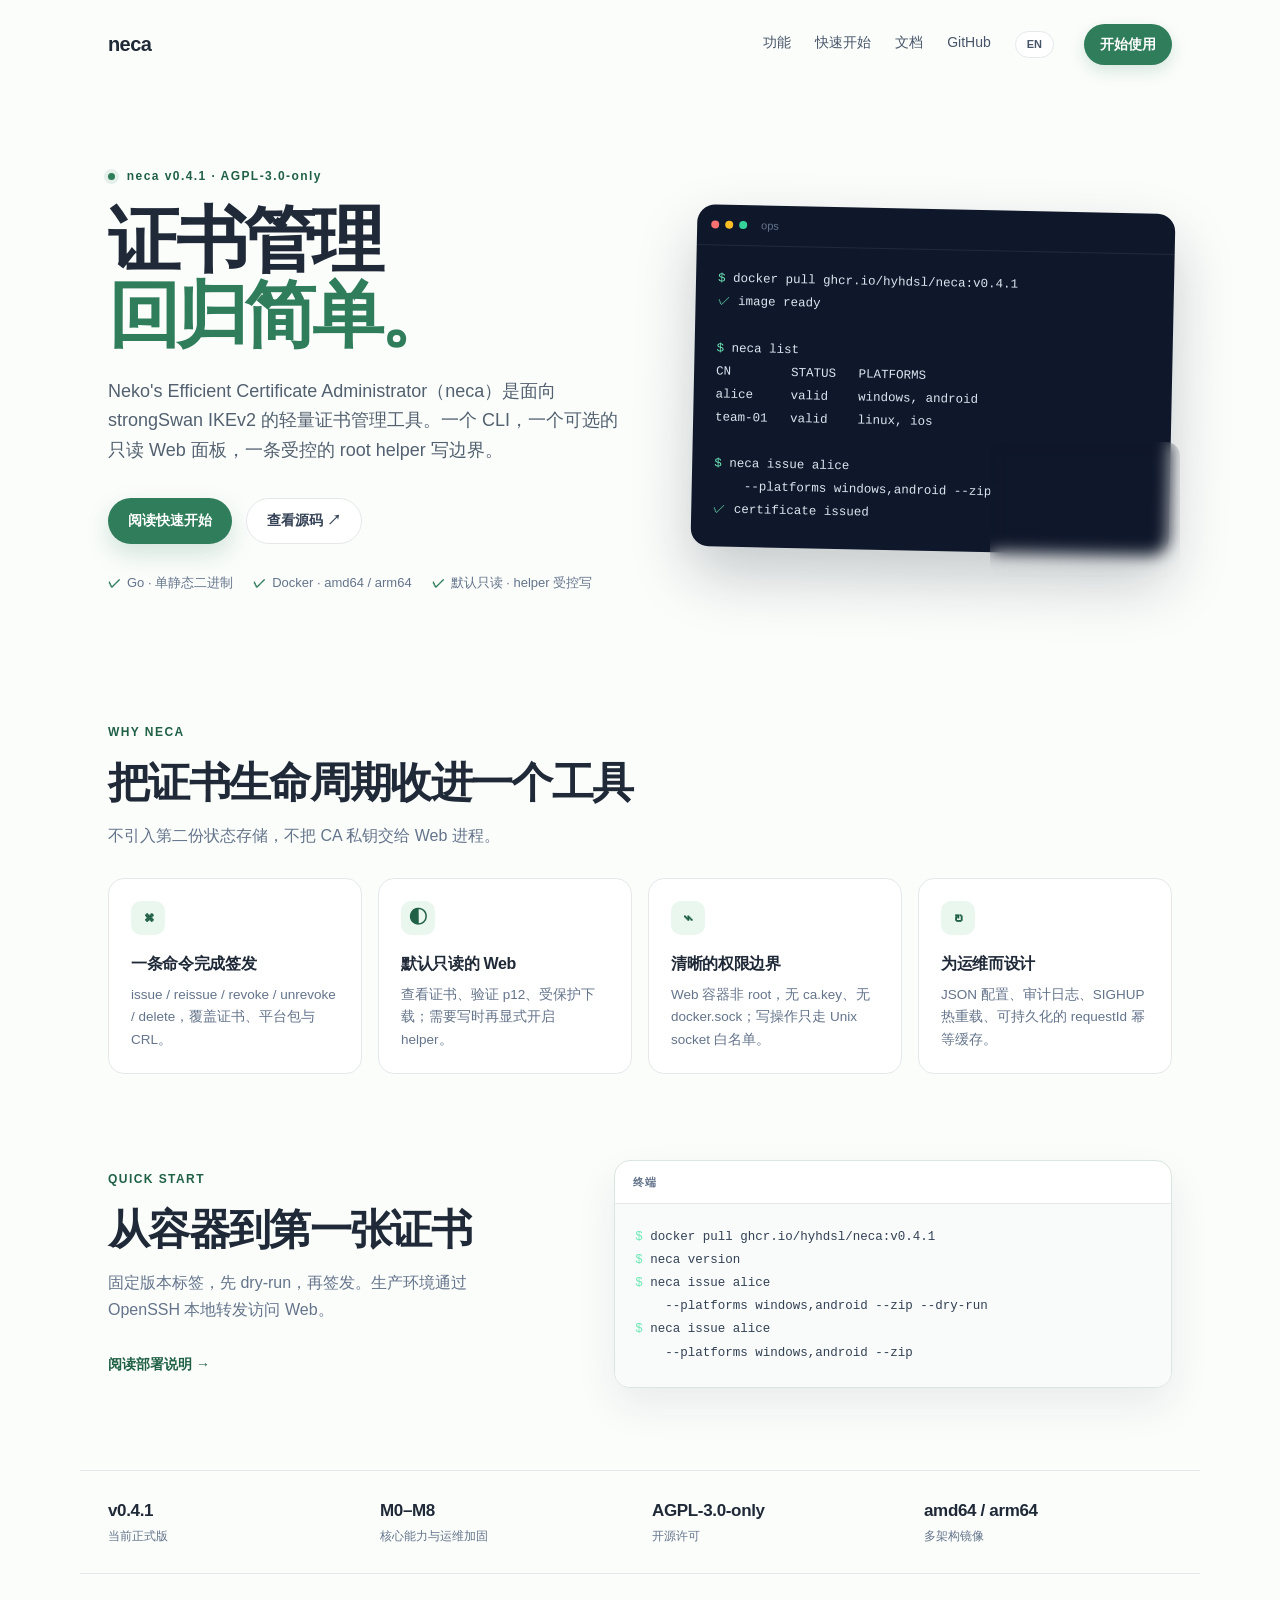
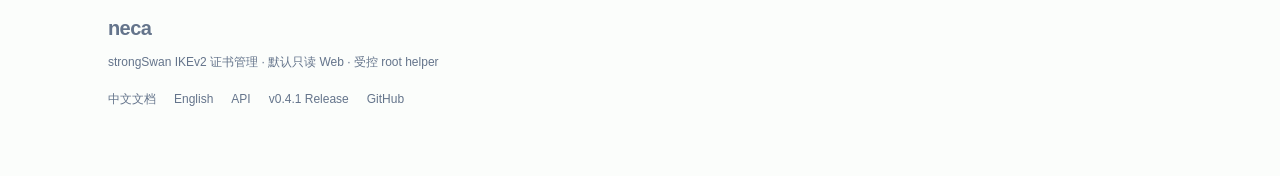
==== commit 5d672f07: "docs: publish help site from e53d165" ====
--- a/index.html
+++ b/index.html
@@ -3,19 +3,16 @@
 <head>
   <meta charset="utf-8">
   <meta name="viewport" content="width=device-width, initial-scale=1">
-  <meta name="description" content="neca：面向 strongSwan IKEv2 的证书管理工具。CLI、只读 Web 面板、受控 root helper。">
+  <meta name="description" content="Neko's Efficient Certificate Administrator（neca）：面向 strongSwan IKEv2 的证书管理工具。CLI、只读 Web 面板、受控 root helper。">
   <meta name="theme-color" content="#2f7d5a">
-  <title>neca · strongSwan 证书管理</title>
+  <title>neca · Neko's Efficient Certificate Administrator</title>
   <link rel="alternate" hreflang="zh-CN" href="https://neca.nekobiglazyer.work/">
   <link rel="alternate" hreflang="en" href="https://neca.nekobiglazyer.work/?lang=en">
   <link rel="stylesheet" href="home.css">
 </head>
 <body>
   <header class="site-nav">
-    <a class="brand" href="/">
-      <span class="brand-mark">n</span>
-      <span>neca</span>
-    </a>
+    <a class="brand" href="/">neca</a>
     <nav aria-label="主导航">
       <a href="#features" data-i18n="nav.features">功能</a>
       <a href="#quickstart" data-i18n="nav.quickstart">快速开始</a>
@@ -31,7 +28,7 @@
       <div class="hero-copy">
         <p class="eyebrow"><span class="dot"></span> neca v0.4.1 · AGPL-3.0-only</p>
         <h1 data-i18n-html="hero.title">证书管理<br><em>回归简单。</em></h1>
-        <p class="lead" data-i18n="hero.lead">为 strongSwan IKEv2 准备的轻量证书管理工具。一个 CLI，一个可选的只读 Web 面板，一条受控的 root helper 写边界。</p>
+        <p class="lead" data-i18n="hero.lead">Neko's Efficient Certificate Administrator（neca）是面向 strongSwan IKEv2 的轻量证书管理工具。一个 CLI，一个可选的只读 Web 面板，一条受控的 root helper 写边界。</p>
         <div class="actions">
           <a class="button primary" href="/zh/#/getting-started" data-doc-link="/zh/#/getting-started" data-i18n="hero.start">阅读快速开始</a>
           <a class="button ghost" href="https://github.com/hyhdsl/neca" rel="noopener" data-i18n="hero.source">查看源码 ↗</a>
@@ -124,7 +121,7 @@
   </main>
 
   <footer class="site-footer">
-    <div class="footer-brand"><span class="brand-mark">n</span> neca</div>
+    <div class="footer-brand">neca</div>
     <p data-i18n="footer.tagline">strongSwan IKEv2 证书管理 · 默认只读 Web · 受控 root helper</p>
     <div class="footer-links">
       <a href="/zh/" data-i18n="footer.docs">中文文档</a>
@@ -145,7 +142,7 @@
           "nav.github": "GitHub",
           "nav.cta": "开始使用",
           "hero.title": "证书管理<br><em>回归简单。</em>",
-          "hero.lead": "为 strongSwan IKEv2 准备的轻量证书管理工具。一个 CLI，一个可选的只读 Web 面板，一条受控的 root helper 写边界。",
+          "hero.lead": "Neko's Efficient Certificate Administrator（neca）是面向 strongSwan IKEv2 的轻量证书管理工具。一个 CLI，一个可选的只读 Web 面板，一条受控的 root helper 写边界。",
           "hero.start": "阅读快速开始",
           "hero.source": "查看源码 ↗",
           "hero.point.go": "Go · 单静态二进制",
@@ -188,7 +185,7 @@
           "nav.github": "GitHub",
           "nav.cta": "Get started",
           "hero.title": "Certificate management<br><em>made simple.</em>",
-          "hero.lead": "A lightweight certificate manager for strongSwan IKEv2. One CLI, an optional read-only web panel, and a controlled root helper for writes.",
+          "hero.lead": "Neko's Efficient Certificate Administrator (neca) is a lightweight certificate manager for strongSwan IKEv2. One CLI, an optional read-only web panel, and a controlled root helper for writes.",
           "hero.start": "Read the quick start",
           "hero.source": "View source ↗",
           "hero.point.go": "Go · single static binary",
@@ -243,11 +240,11 @@
           if (lang === "zh" && base === "/en/") target = "/en/";
           el.setAttribute("href", target);
         });
-        document.title = lang === "en" ? "neca · strongSwan certificate management" : "neca · strongSwan 证书管理";
+        document.title = "neca · Neko's Efficient Certificate Administrator";
         var desc = document.querySelector('meta[name="description"]');
         if (desc) desc.setAttribute("content", lang === "en"
-          ? "neca: a lightweight strongSwan IKEv2 certificate manager with a CLI, read-only web panel and controlled root helper."
-          : "neca：面向 strongSwan IKEv2 的证书管理工具。CLI、只读 Web 面板、受控 root helper。");
+          ? "Neko's Efficient Certificate Administrator (neca): a lightweight strongSwan IKEv2 certificate manager with a CLI, read-only web panel and controlled root helper."
+          : "Neko's Efficient Certificate Administrator（neca）：面向 strongSwan IKEv2 的证书管理工具。CLI、只读 Web 面板、受控 root helper。");
         toggle.textContent = lang === "en" ? "中文" : "EN";
         toggle.setAttribute("aria-label", lang === "en" ? "Switch to Chinese" : "Switch to English");
         try { localStorage.setItem("neca_home_lang", lang); } catch (e) {}
--- a/home.css
+++ b/home.css
@@ -38,18 +38,6 @@
   font-weight: 800;
   letter-spacing: -.03em;
   font-size: 20px;
-}
-.brand-mark {
-  display: inline-grid;
-  place-items: center;
-  width: 30px;
-  height: 30px;
-  border-radius: 9px;
-  color: #fff;
-  background: linear-gradient(135deg, #53b98a, #23684b);
-  font-size: 18px;
-  font-weight: 800;
-  box-shadow: 0 8px 20px rgba(47,125,90,.2);
 }
 .site-nav nav {
   display: flex;
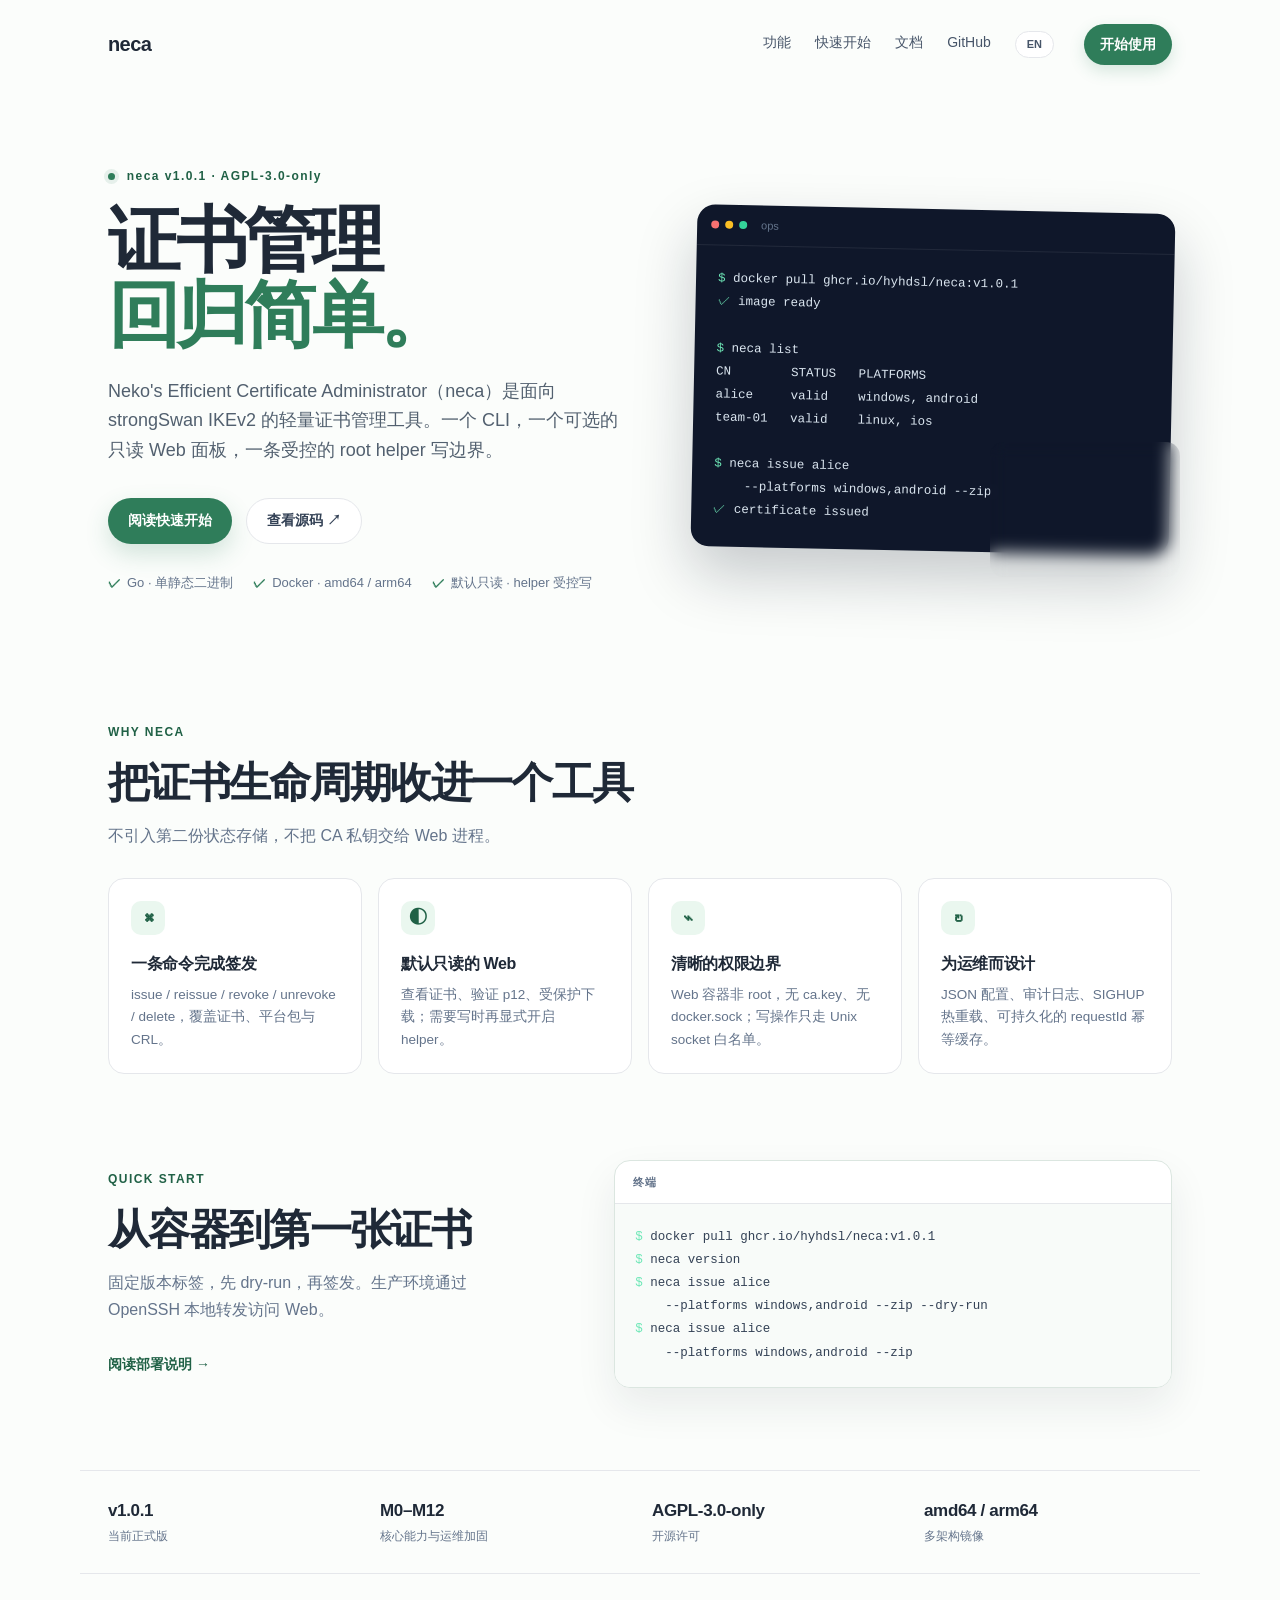
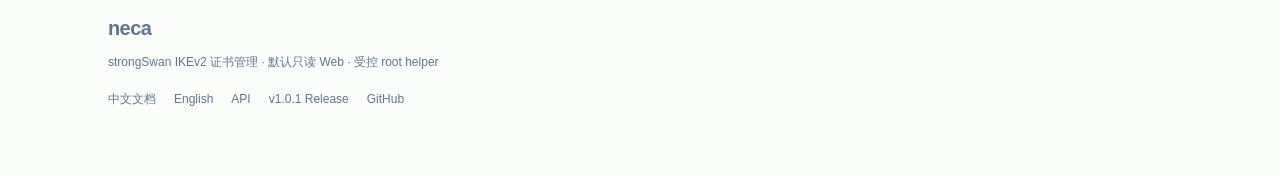
==== commit 95c55549: "docs: publish help site from 77f0f13" ====
--- a/index.html
+++ b/index.html
@@ -26,7 +26,7 @@
   <main>
     <section class="hero">
       <div class="hero-copy">
-        <p class="eyebrow"><span class="dot"></span> neca v0.4.1 · AGPL-3.0-only</p>
+        <p class="eyebrow"><span class="dot"></span> neca v1.0.1 · AGPL-3.0-only</p>
         <h1 data-i18n-html="hero.title">证书管理<br><em>回归简单。</em></h1>
         <p class="lead" data-i18n="hero.lead">Neko's Efficient Certificate Administrator（neca）是面向 strongSwan IKEv2 的轻量证书管理工具。一个 CLI，一个可选的只读 Web 面板，一条受控的 root helper 写边界。</p>
         <div class="actions">
@@ -42,7 +42,7 @@
       <div class="hero-visual" aria-hidden="true">
         <div class="terminal">
           <div class="terminal-bar"><span></span><span></span><span></span><b>ops</b></div>
-          <pre><code><span class="prompt">$</span> docker pull ghcr.io/hyhdsl/neca:v0.4.1
+          <pre><code><span class="prompt">$</span> docker pull ghcr.io/hyhdsl/neca:v1.0.1
 <span class="ok">✓</span> image ready
 
 <span class="prompt">$</span> neca list
@@ -102,7 +102,7 @@
       </div>
       <div class="code-card">
         <div class="code-title" data-i18n="quick.terminal">终端</div>
-        <pre><code><span class="prompt">$</span> docker pull ghcr.io/hyhdsl/neca:v0.4.1
+        <pre><code><span class="prompt">$</span> docker pull ghcr.io/hyhdsl/neca:v1.0.1
 <span class="prompt">$</span> neca version
 <span class="prompt">$</span> neca issue alice
     --platforms windows,android --zip --dry-run
@@ -113,8 +113,8 @@
     </section>
 
     <section class="stats">
-      <div><strong>v0.4.1</strong><span data-i18n="stats.current">当前正式版</span></div>
-      <div><strong>M0–M8</strong><span data-i18n="stats.milestones">核心能力与运维加固</span></div>
+      <div><strong>v1.0.1</strong><span data-i18n="stats.current">当前正式版</span></div>
+      <div><strong>M0–M12</strong><span data-i18n="stats.milestones">核心能力与运维加固</span></div>
       <div><strong>AGPL-3.0-only</strong><span data-i18n="stats.license">开源许可</span></div>
       <div><strong>amd64 / arm64</strong><span data-i18n="stats.arch">多架构镜像</span></div>
     </section>
@@ -127,7 +127,7 @@
       <a href="/zh/" data-i18n="footer.docs">中文文档</a>
       <a href="/en/" data-i18n="footer.english">English</a>
       <a href="/zh/#/api" data-doc-link="/zh/#/api" data-i18n="footer.api">API</a>
-      <a href="https://github.com/hyhdsl/neca/releases/tag/v0.4.1" rel="noopener" data-i18n="footer.release">v0.4.1 Release</a>
+      <a href="https://github.com/hyhdsl/neca/releases/tag/v1.0.1" rel="noopener" data-i18n="footer.release">v1.0.1 Release</a>
       <a href="https://github.com/hyhdsl/neca" rel="noopener" data-i18n="footer.github">GitHub</a>
     </div>
   </footer>
@@ -175,7 +175,7 @@
           "footer.docs": "中文文档",
           "footer.english": "English",
           "footer.api": "API",
-          "footer.release": "v0.4.1 Release",
+          "footer.release": "v1.0.1 Release",
           "footer.github": "GitHub"
         },
         en: {
@@ -218,7 +218,7 @@
           "footer.docs": "中文",
           "footer.english": "English",
           "footer.api": "API",
-          "footer.release": "v0.4.1 Release",
+          "footer.release": "v1.0.1 Release",
           "footer.github": "GitHub"
         }
       };
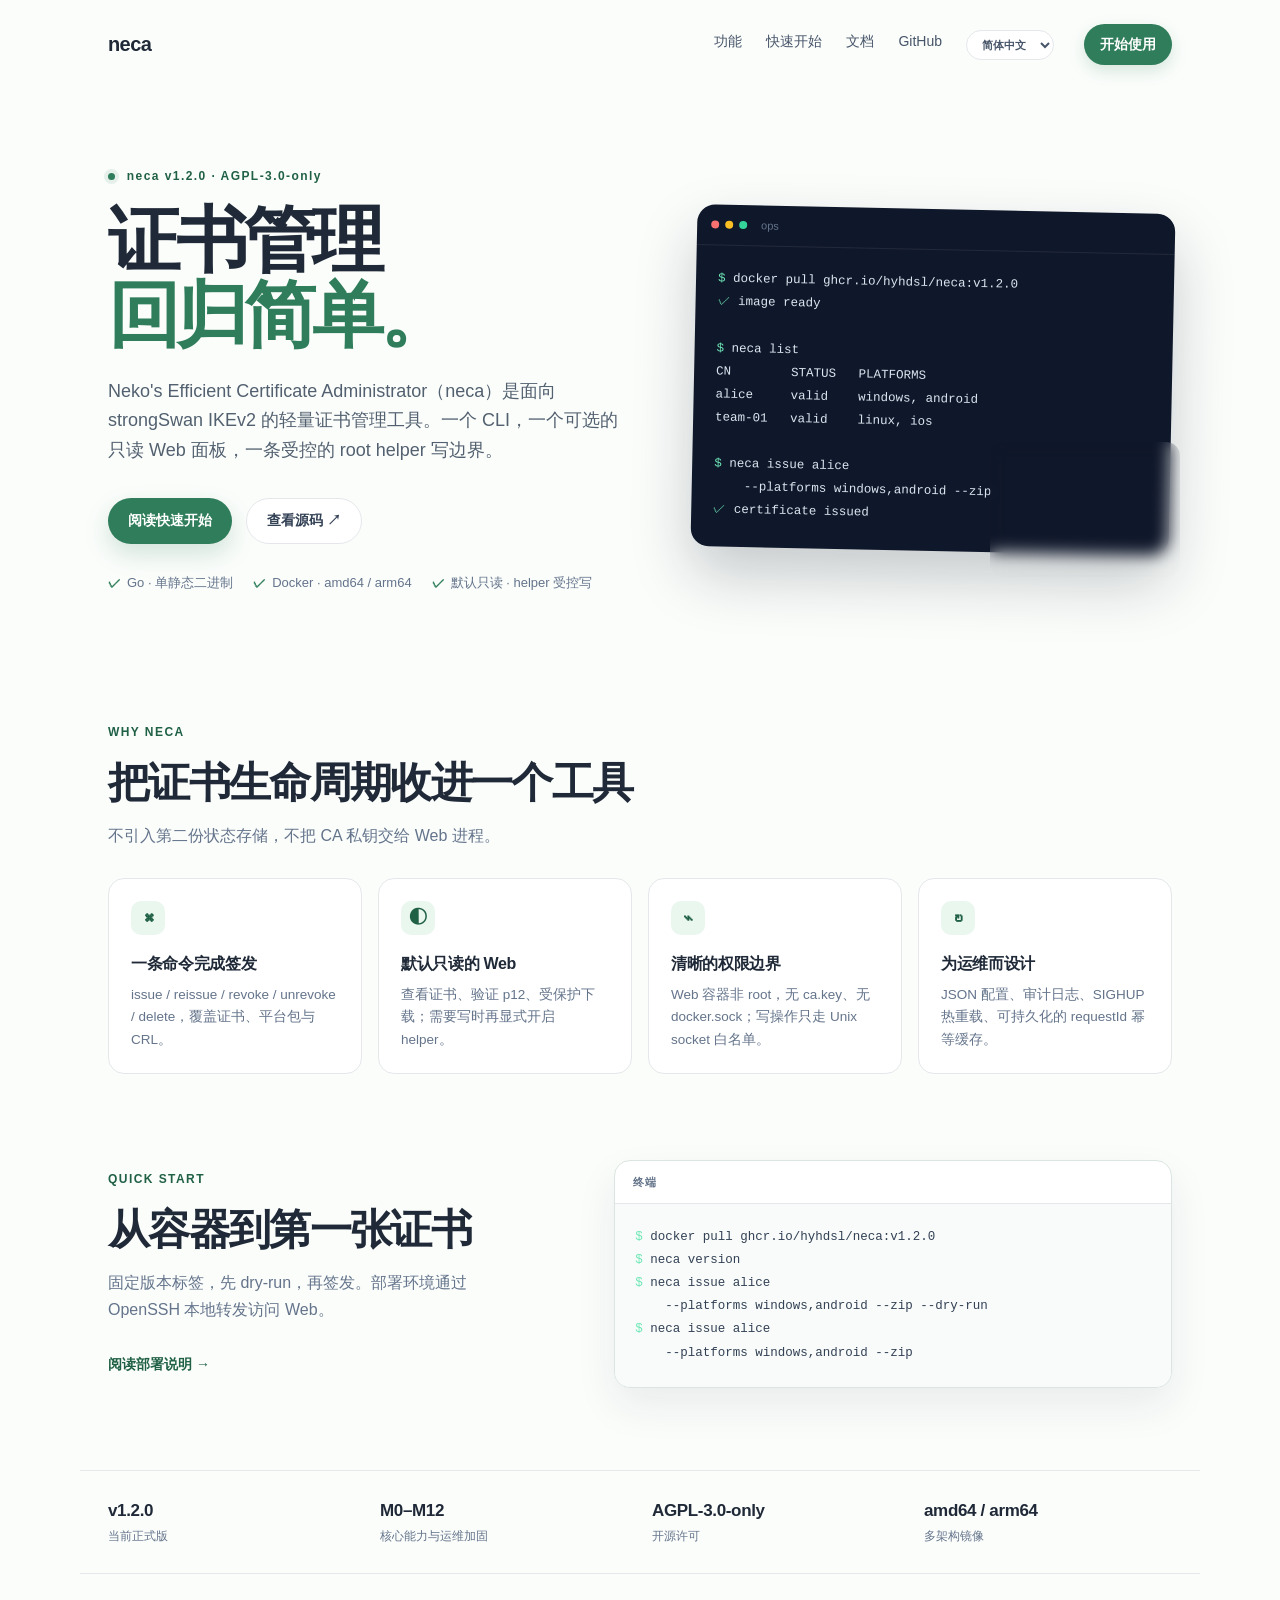
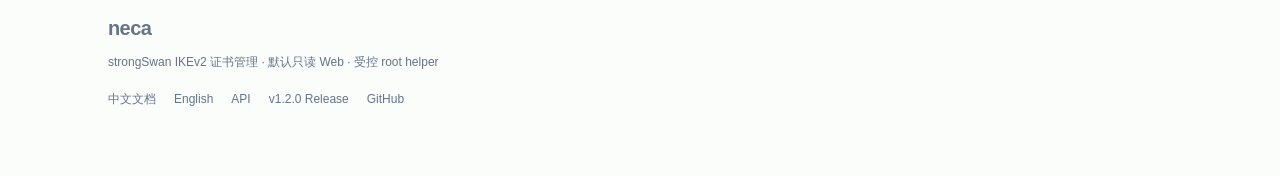
==== commit f4f7f281: "docs: publish help site from 30cde46" ====
--- a/index.html
+++ b/index.html
@@ -8,6 +8,7 @@
   <title>neca · Neko's Efficient Certificate Administrator</title>
   <link rel="alternate" hreflang="zh-CN" href="https://neca.nekobiglazyer.work/">
   <link rel="alternate" hreflang="en" href="https://neca.nekobiglazyer.work/?lang=en">
+  <link rel="alternate" hreflang="zh-Hant-TW" href="https://neca.nekobiglazyer.work/?lang=zh-TW">
   <link rel="stylesheet" href="home.css">
 </head>
 <body>
@@ -18,7 +19,11 @@
       <a href="#quickstart" data-i18n="nav.quickstart">快速开始</a>
       <a href="/zh/" data-doc-link="/zh/" data-i18n="nav.docs">文档</a>
       <a href="https://github.com/hyhdsl/neca" rel="noopener" data-i18n="nav.github">GitHub</a>
-      <button class="lang-toggle" id="langToggle" type="button" aria-label="Switch to English">EN</button>
+      <select class="lang-toggle" id="langSelect" aria-label="Language">
+        <option value="zh">简体中文</option>
+        <option value="zh-TW">繁體中文</option>
+        <option value="en">English</option>
+      </select>
     </nav>
     <a class="nav-cta" href="/zh/#/getting-started" data-doc-link="/zh/#/getting-started" data-i18n="nav.cta">开始使用</a>
   </header>
@@ -26,7 +31,7 @@
   <main>
     <section class="hero">
       <div class="hero-copy">
-        <p class="eyebrow"><span class="dot"></span> neca v1.0.1 · AGPL-3.0-only</p>
+        <p class="eyebrow"><span class="dot"></span> neca v1.2.0 · AGPL-3.0-only</p>
         <h1 data-i18n-html="hero.title">证书管理<br><em>回归简单。</em></h1>
         <p class="lead" data-i18n="hero.lead">Neko's Efficient Certificate Administrator（neca）是面向 strongSwan IKEv2 的轻量证书管理工具。一个 CLI，一个可选的只读 Web 面板，一条受控的 root helper 写边界。</p>
         <div class="actions">
@@ -42,7 +47,7 @@
       <div class="hero-visual" aria-hidden="true">
         <div class="terminal">
           <div class="terminal-bar"><span></span><span></span><span></span><b>ops</b></div>
-          <pre><code><span class="prompt">$</span> docker pull ghcr.io/hyhdsl/neca:v1.0.1
+          <pre><code><span class="prompt">$</span> docker pull ghcr.io/hyhdsl/neca:v1.2.0
 <span class="ok">✓</span> image ready
 
 <span class="prompt">$</span> neca list
@@ -97,12 +102,12 @@
       <div class="quickstart-copy">
         <p class="eyebrow" data-i18n="quick.kicker">QUICK START</p>
         <h2 data-i18n="quick.title">从容器到第一张证书</h2>
-        <p data-i18n="quick.lead">固定版本标签，先 dry-run，再签发。生产环境通过 OpenSSH 本地转发访问 Web。</p>
+        <p data-i18n="quick.lead">固定版本标签，先 dry-run，再签发。部署环境通过 OpenSSH 本地转发访问 Web。</p>
         <a class="text-link" href="/zh/#/install" data-doc-link="/zh/#/install" data-i18n="quick.link">阅读部署说明 →</a>
       </div>
       <div class="code-card">
         <div class="code-title" data-i18n="quick.terminal">终端</div>
-        <pre><code><span class="prompt">$</span> docker pull ghcr.io/hyhdsl/neca:v1.0.1
+        <pre><code><span class="prompt">$</span> docker pull ghcr.io/hyhdsl/neca:v1.2.0
 <span class="prompt">$</span> neca version
 <span class="prompt">$</span> neca issue alice
     --platforms windows,android --zip --dry-run
@@ -113,7 +118,7 @@
     </section>
 
     <section class="stats">
-      <div><strong>v1.0.1</strong><span data-i18n="stats.current">当前正式版</span></div>
+      <div><strong>v1.2.0</strong><span data-i18n="stats.current">当前正式版</span></div>
       <div><strong>M0–M12</strong><span data-i18n="stats.milestones">核心能力与运维加固</span></div>
       <div><strong>AGPL-3.0-only</strong><span data-i18n="stats.license">开源许可</span></div>
       <div><strong>amd64 / arm64</strong><span data-i18n="stats.arch">多架构镜像</span></div>
@@ -127,7 +132,7 @@
       <a href="/zh/" data-i18n="footer.docs">中文文档</a>
       <a href="/en/" data-i18n="footer.english">English</a>
       <a href="/zh/#/api" data-doc-link="/zh/#/api" data-i18n="footer.api">API</a>
-      <a href="https://github.com/hyhdsl/neca/releases/tag/v1.0.1" rel="noopener" data-i18n="footer.release">v1.0.1 Release</a>
+      <a href="https://github.com/hyhdsl/neca/releases/tag/v1.2.0" rel="noopener" data-i18n="footer.release">v1.2.0 Release</a>
       <a href="https://github.com/hyhdsl/neca" rel="noopener" data-i18n="footer.github">GitHub</a>
     </div>
   </footer>
@@ -164,7 +169,7 @@
           "feature.ops.body": "JSON 配置、审计日志、SIGHUP 热重载、可持久化的 requestId 幂等缓存。",
           "quick.kicker": "QUICK START",
           "quick.title": "从容器到第一张证书",
-          "quick.lead": "固定版本标签，先 dry-run，再签发。生产环境通过 OpenSSH 本地转发访问 Web。",
+          "quick.lead": "固定版本标签，先 dry-run，再签发。部署环境通过 OpenSSH 本地转发访问 Web。",
           "quick.link": "阅读部署说明 →",
           "quick.terminal": "终端",
           "stats.current": "当前正式版",
@@ -175,7 +180,50 @@
           "footer.docs": "中文文档",
           "footer.english": "English",
           "footer.api": "API",
-          "footer.release": "v1.0.1 Release",
+          "footer.release": "v1.2.0 Release",
+          "footer.github": "GitHub"
+        },
+        "zh-TW": {
+          "nav.features": "功能",
+          "nav.quickstart": "快速開始",
+          "nav.docs": "文件",
+          "nav.github": "GitHub",
+          "nav.cta": "開始使用",
+          "hero.title": "憑證管理<br><em>回歸簡單。</em>",
+          "hero.lead": "Neko's Efficient Certificate Administrator（neca）是面向 strongSwan IKEv2 的輕量憑證管理工具。一個 CLI、一個選用的唯讀 Web 面板，以及一條受控的 root helper 寫入邊界。",
+          "hero.start": "閱讀快速開始",
+          "hero.source": "查看原始碼 ↗",
+          "hero.point.go": "Go · 單一靜態二進位檔",
+          "hero.point.docker": "Docker · amd64 / arm64",
+          "hero.point.safe": "預設唯讀 · helper 受控寫入",
+          "hero.panel": "Web 面板",
+          "hero.readonly": "預設唯讀",
+          "hero.helper": "寫入由 root helper 白名單執行",
+          "features.kicker": "WHY NECA",
+          "features.title": "把憑證生命週期收進一個工具",
+          "features.lead": "不引入第二份狀態儲存，不把 CA 私鑰交給 Web 程式。",
+          "feature.issue.title": "一條命令完成簽發",
+          "feature.issue.body": "簽發 / 重新簽發 / 撤銷 / 取消撤銷 / 刪除，涵蓋憑證、平台套件與 CRL。",
+          "feature.web.title": "預設唯讀的 Web",
+          "feature.web.body": "檢視憑證、驗證 p12、受保護下載；需要寫入時再明確啟用 helper。",
+          "feature.boundary.title": "清晰的權限邊界",
+          "feature.boundary.body": "Web 容器非 root，無 ca.key、無 docker.sock；寫入只走 Unix socket 白名單。",
+          "feature.ops.title": "為維運而設計",
+          "feature.ops.body": "JSON 設定、稽核日誌、SIGHUP 熱重載、可持久化的 requestId 冪等快取。",
+          "quick.kicker": "QUICK START",
+          "quick.title": "從容器到第一張憑證",
+          "quick.lead": "固定版本標籤，先 dry-run，再簽發。部署環境透過 OpenSSH 本機轉送存取 Web。",
+          "quick.link": "閱讀部署說明 →",
+          "quick.terminal": "終端機",
+          "stats.current": "目前正式版",
+          "stats.milestones": "核心能力與維運強化",
+          "stats.license": "開源授權",
+          "stats.arch": "多架構映像",
+          "footer.tagline": "strongSwan IKEv2 憑證管理 · 預設唯讀 Web · 受控 root helper",
+          "footer.docs": "繁體中文文件",
+          "footer.english": "English",
+          "footer.api": "API",
+          "footer.release": "v1.2.0 Release",
           "footer.github": "GitHub"
         },
         en: {
@@ -207,7 +255,7 @@
           "feature.ops.body": "JSON config, audit logs, SIGHUP hot reload and a persistent requestId idempotency cache.",
           "quick.kicker": "QUICK START",
           "quick.title": "From container to first certificate",
-          "quick.lead": "Pin the version, dry-run first, then issue. Use OpenSSH local forwarding for the web panel in production.",
+          "quick.lead": "Pin the version, dry-run first, then issue. Use OpenSSH local forwarding for the web panel in your deployment.",
           "quick.link": "Read deployment notes →",
           "quick.terminal": "Terminal",
           "stats.current": "Current release",
@@ -218,14 +266,14 @@
           "footer.docs": "中文",
           "footer.english": "English",
           "footer.api": "API",
-          "footer.release": "v1.0.1 Release",
+          "footer.release": "v1.2.0 Release",
           "footer.github": "GitHub"
         }
       };
-      var toggle = document.getElementById("langToggle");
+      var select = document.getElementById("langSelect");
       function apply(lang) {
         var dict = copy[lang] || copy.zh;
-        document.documentElement.lang = lang === "en" ? "en" : "zh-CN";
+        document.documentElement.lang = lang === "en" ? "en" : (lang === "zh-TW" ? "zh-Hant-TW" : "zh-CN");
         Array.prototype.forEach.call(document.querySelectorAll("[data-i18n]"), function (el) {
           var value = dict[el.getAttribute("data-i18n")];
           if (value) el.textContent = value;
@@ -236,31 +284,32 @@
         });
         Array.prototype.forEach.call(document.querySelectorAll("[data-doc-link]"), function (el) {
           var base = el.getAttribute("data-doc-link");
-          var target = lang === "en" ? base.replace(/^\/zh\//, "/en/") : base;
-          if (lang === "zh" && base === "/en/") target = "/en/";
+          var target = base;
+          if (lang === "en") target = base.replace(/^\/zh\//, "/en/");
+          else if (lang === "zh-TW") target = base.replace(/^\/zh\//, "/zh-TW/");
+          else if (base === "/en/") target = "/zh/";
           el.setAttribute("href", target);
         });
         document.title = "neca · Neko's Efficient Certificate Administrator";
         var desc = document.querySelector('meta[name="description"]');
         if (desc) desc.setAttribute("content", lang === "en"
           ? "Neko's Efficient Certificate Administrator (neca): a lightweight strongSwan IKEv2 certificate manager with a CLI, read-only web panel and controlled root helper."
-          : "Neko's Efficient Certificate Administrator（neca）：面向 strongSwan IKEv2 的证书管理工具。CLI、只读 Web 面板、受控 root helper。");
-        toggle.textContent = lang === "en" ? "中文" : "EN";
-        toggle.setAttribute("aria-label", lang === "en" ? "Switch to Chinese" : "Switch to English");
+          : (lang === "zh-TW"
+            ? "Neko's Efficient Certificate Administrator（neca）：面向 strongSwan IKEv2 的憑證管理工具。CLI、唯讀 Web 面板、受控 root helper。"
+            : "Neko's Efficient Certificate Administrator（neca）：面向 strongSwan IKEv2 的证书管理工具。CLI、只读 Web 面板、受控 root helper。"));
+        if (select) select.value = lang;
         try { localStorage.setItem("neca_home_lang", lang); } catch (e) {}
         var url = new URL(window.location.href);
-        if (lang === "en") url.searchParams.set("lang", "en");
-        else url.searchParams.delete("lang");
+        if (lang === "zh") url.searchParams.delete("lang");
+        else url.searchParams.set("lang", lang);
         window.history.replaceState({}, "", url.toString());
       }
-      toggle.addEventListener("click", function () {
-        apply(document.documentElement.lang === "en" ? "zh" : "en");
-      });
+      if (select) select.addEventListener("change", function () { apply(select.value); });
       var params = new URLSearchParams(window.location.search);
       var saved = null;
       try { saved = localStorage.getItem("neca_home_lang"); } catch (e) {}
       var initial = params.get("lang");
-      if (initial !== "en" && initial !== "zh") initial = saved === "en" ? "en" : "zh";
+      if (initial !== "en" && initial !== "zh" && initial !== "zh-TW") initial = (saved === "en" || saved === "zh-TW") ? saved : "zh";
       apply(initial);
     })();
   </script>
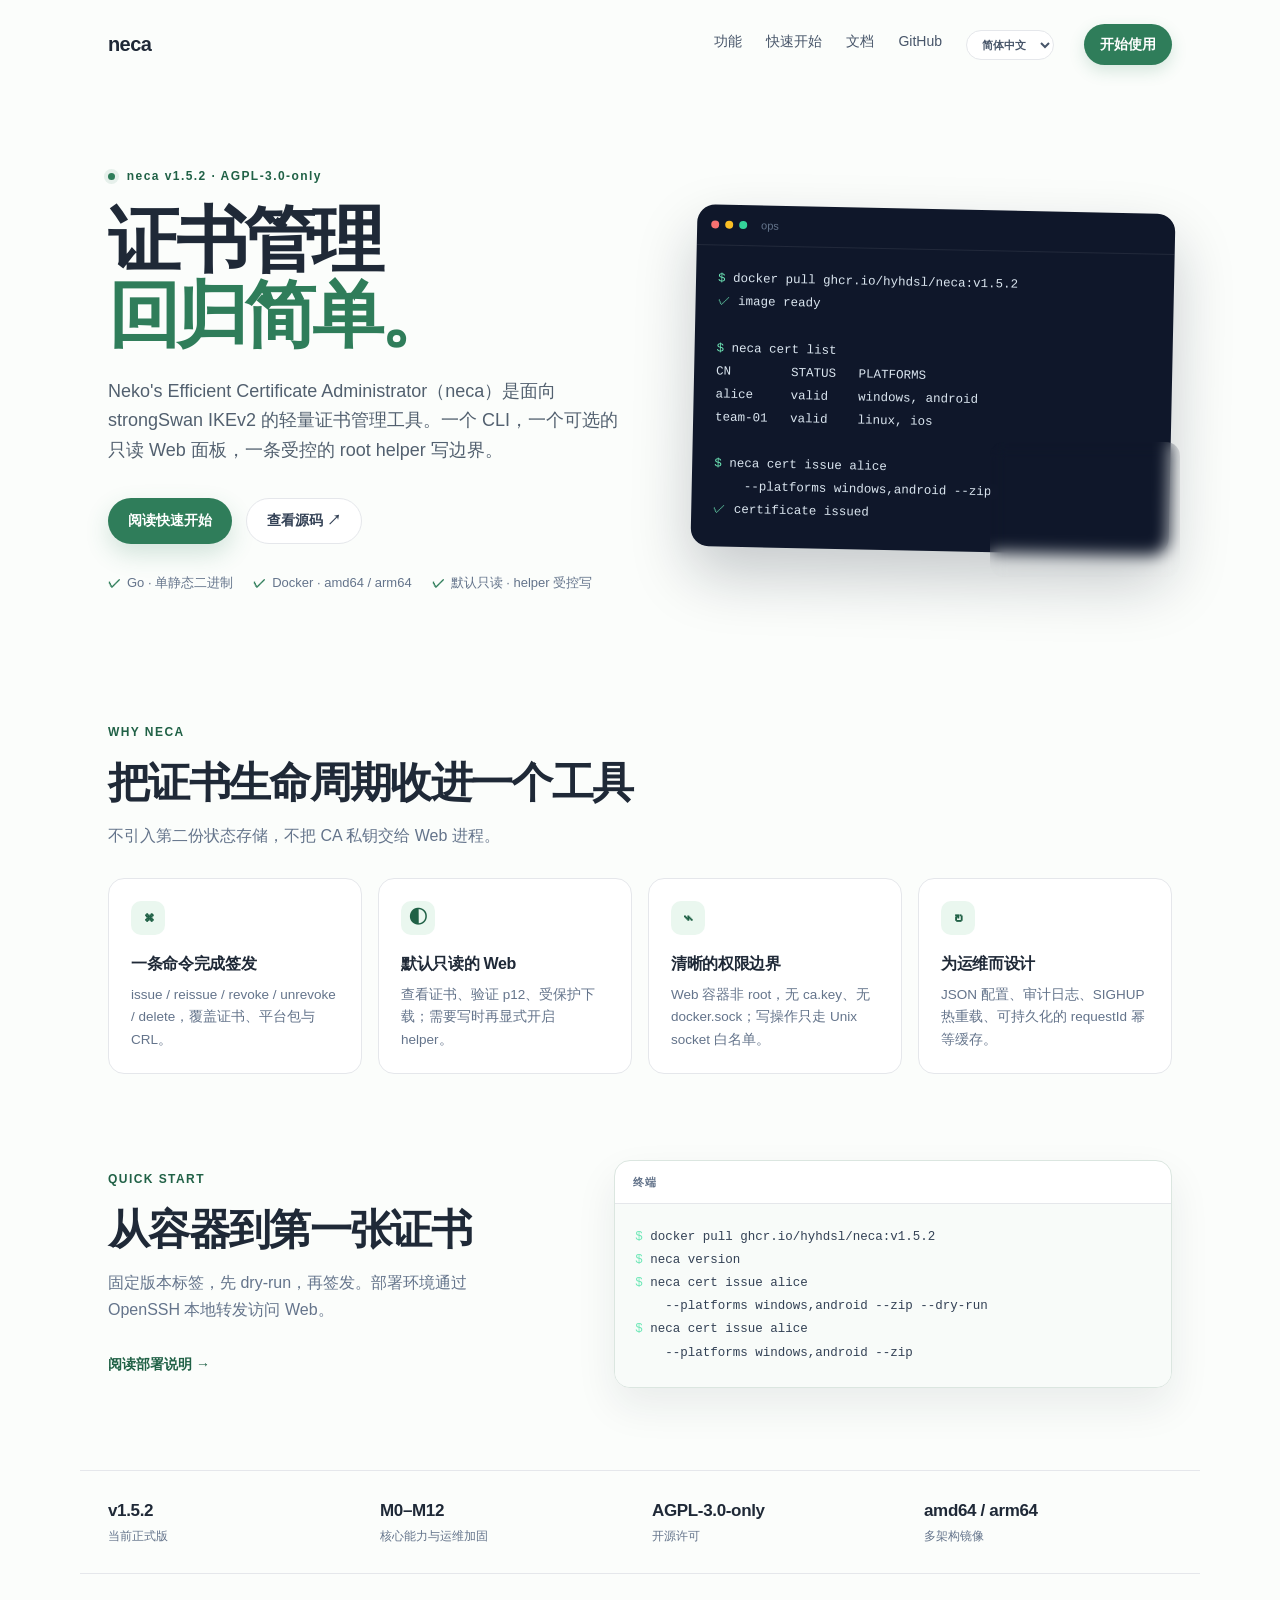
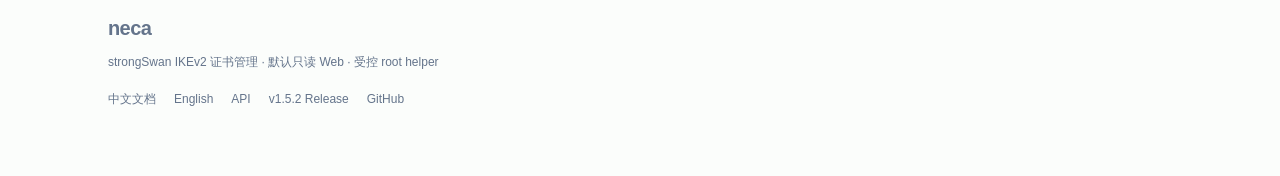
==== commit 349d599b: "docs(site): 同步 v1.5.2 帮助文档与首页版本 sync v1.5.2 help pages, GPG navigation, English workflow/shadow page" ====
--- a/index.html
+++ b/index.html
@@ -31,7 +31,7 @@
   <main>
     <section class="hero">
       <div class="hero-copy">
-        <p class="eyebrow"><span class="dot"></span> neca v1.2.0 · AGPL-3.0-only</p>
+        <p class="eyebrow"><span class="dot"></span> neca v1.5.2 · AGPL-3.0-only</p>
         <h1 data-i18n-html="hero.title">证书管理<br><em>回归简单。</em></h1>
         <p class="lead" data-i18n="hero.lead">Neko's Efficient Certificate Administrator（neca）是面向 strongSwan IKEv2 的轻量证书管理工具。一个 CLI，一个可选的只读 Web 面板，一条受控的 root helper 写边界。</p>
         <div class="actions">
@@ -47,15 +47,15 @@
       <div class="hero-visual" aria-hidden="true">
         <div class="terminal">
           <div class="terminal-bar"><span></span><span></span><span></span><b>ops</b></div>
-          <pre><code><span class="prompt">$</span> docker pull ghcr.io/hyhdsl/neca:v1.2.0
+          <pre><code><span class="prompt">$</span> docker pull ghcr.io/hyhdsl/neca:v1.5.2
 <span class="ok">✓</span> image ready
 
-<span class="prompt">$</span> neca list
+<span class="prompt">$</span> neca cert list
 CN        STATUS   PLATFORMS
 alice     valid    windows, android
 team-01   valid    linux, ios
 
-<span class="prompt">$</span> neca issue alice
+<span class="prompt">$</span> neca cert issue alice
     --platforms windows,android --zip
 <span class="ok">✓</span> certificate issued
 </code></pre>
@@ -107,18 +107,18 @@
       </div>
       <div class="code-card">
         <div class="code-title" data-i18n="quick.terminal">终端</div>
-        <pre><code><span class="prompt">$</span> docker pull ghcr.io/hyhdsl/neca:v1.2.0
+        <pre><code><span class="prompt">$</span> docker pull ghcr.io/hyhdsl/neca:v1.5.2
 <span class="prompt">$</span> neca version
-<span class="prompt">$</span> neca issue alice
+<span class="prompt">$</span> neca cert issue alice
     --platforms windows,android --zip --dry-run
-<span class="prompt">$</span> neca issue alice
+<span class="prompt">$</span> neca cert issue alice
     --platforms windows,android --zip
 </code></pre>
       </div>
     </section>
 
     <section class="stats">
-      <div><strong>v1.2.0</strong><span data-i18n="stats.current">当前正式版</span></div>
+      <div><strong>v1.5.2</strong><span data-i18n="stats.current">当前正式版</span></div>
       <div><strong>M0–M12</strong><span data-i18n="stats.milestones">核心能力与运维加固</span></div>
       <div><strong>AGPL-3.0-only</strong><span data-i18n="stats.license">开源许可</span></div>
       <div><strong>amd64 / arm64</strong><span data-i18n="stats.arch">多架构镜像</span></div>
@@ -132,7 +132,7 @@
       <a href="/zh/" data-i18n="footer.docs">中文文档</a>
       <a href="/en/" data-i18n="footer.english">English</a>
       <a href="/zh/#/api" data-doc-link="/zh/#/api" data-i18n="footer.api">API</a>
-      <a href="https://github.com/hyhdsl/neca/releases/tag/v1.2.0" rel="noopener" data-i18n="footer.release">v1.2.0 Release</a>
+      <a href="https://github.com/hyhdsl/neca/releases/tag/v1.5.2" rel="noopener" data-i18n="footer.release">v1.5.2 Release</a>
       <a href="https://github.com/hyhdsl/neca" rel="noopener" data-i18n="footer.github">GitHub</a>
     </div>
   </footer>
@@ -180,7 +180,7 @@
           "footer.docs": "中文文档",
           "footer.english": "English",
           "footer.api": "API",
-          "footer.release": "v1.2.0 Release",
+          "footer.release": "v1.5.2 Release",
           "footer.github": "GitHub"
         },
         "zh-TW": {
@@ -223,7 +223,7 @@
           "footer.docs": "繁體中文文件",
           "footer.english": "English",
           "footer.api": "API",
-          "footer.release": "v1.2.0 Release",
+          "footer.release": "v1.5.2 Release",
           "footer.github": "GitHub"
         },
         en: {
@@ -266,7 +266,7 @@
           "footer.docs": "中文",
           "footer.english": "English",
           "footer.api": "API",
-          "footer.release": "v1.2.0 Release",
+          "footer.release": "v1.5.2 Release",
           "footer.github": "GitHub"
         }
       };
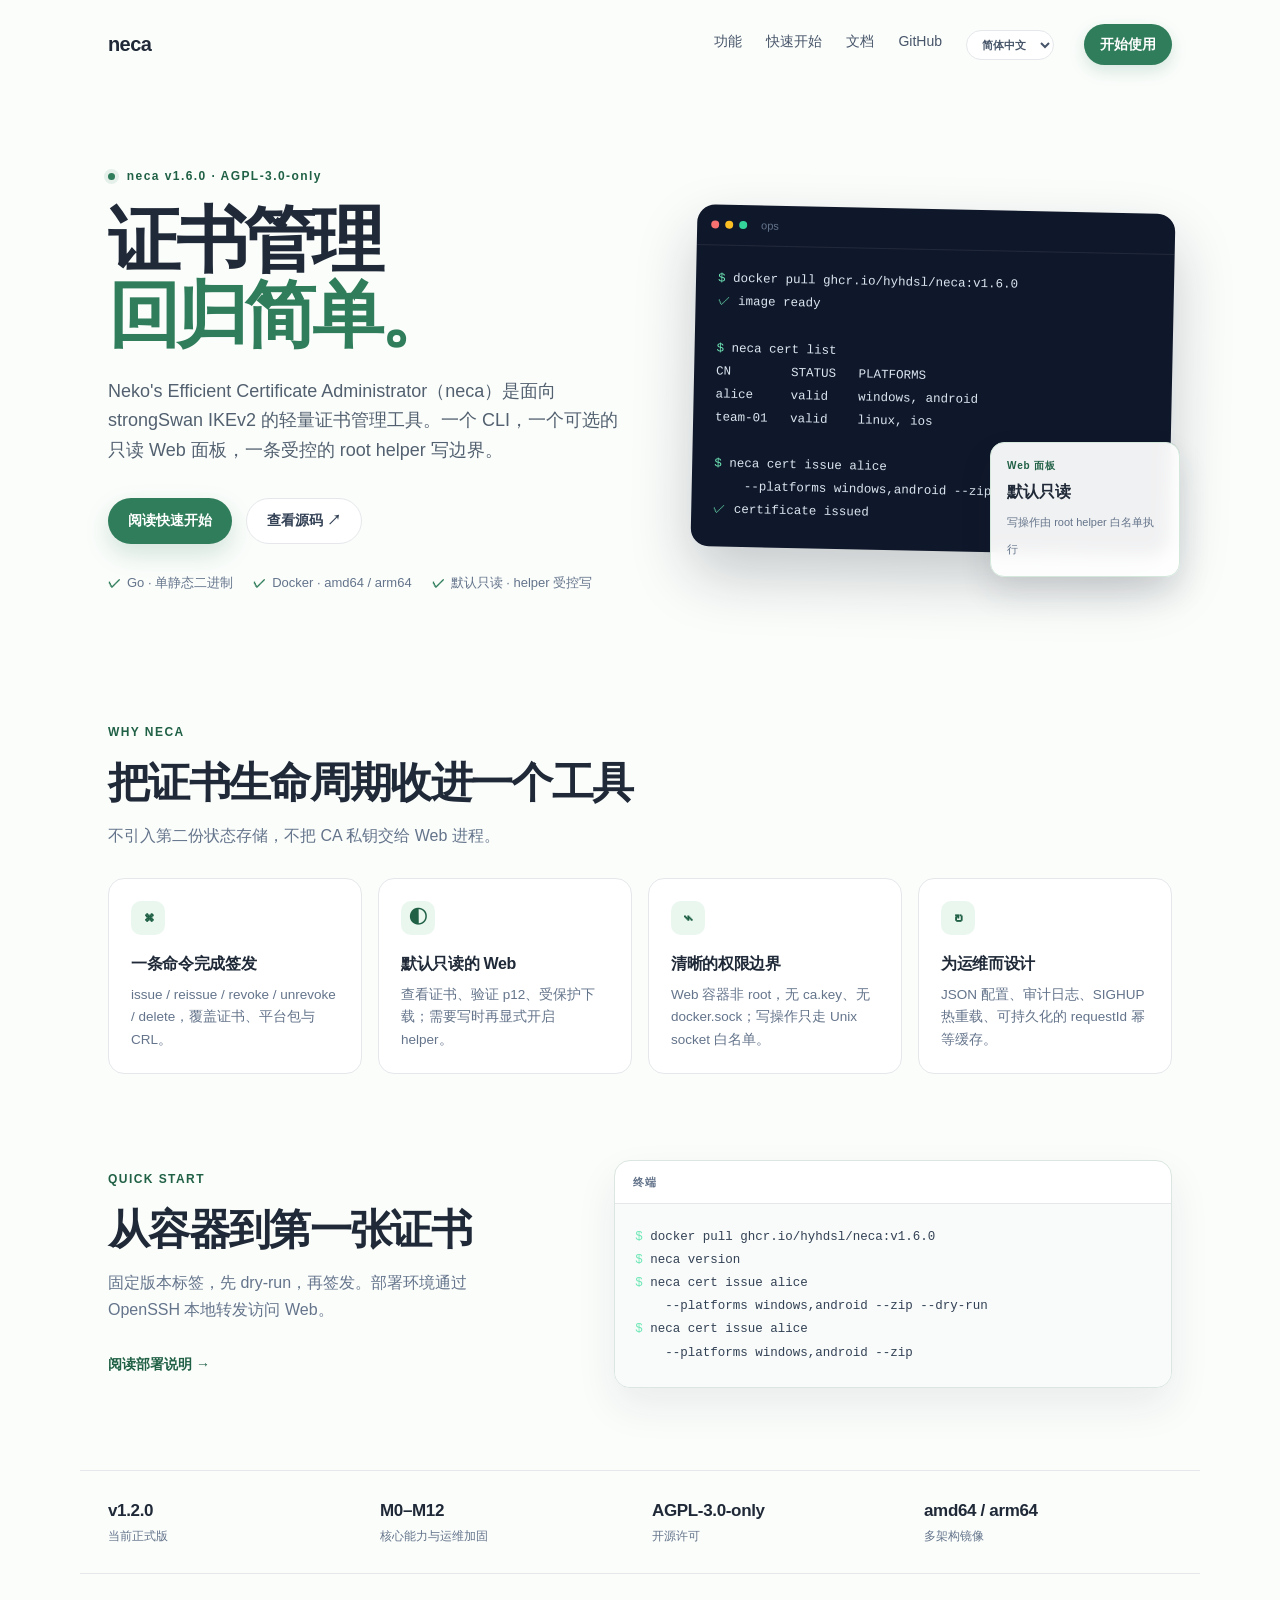
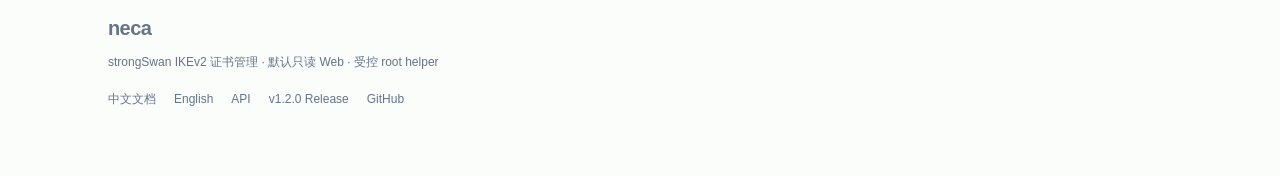
==== commit 628aa05e: "docs: publish help site from cc578bb" ====
--- a/index.html
+++ b/index.html
@@ -31,7 +31,7 @@
   <main>
     <section class="hero">
       <div class="hero-copy">
-        <p class="eyebrow"><span class="dot"></span> neca v1.5.2 · AGPL-3.0-only</p>
+        <p class="eyebrow"><span class="dot"></span> neca v1.6.0 · AGPL-3.0-only</p>
         <h1 data-i18n-html="hero.title">证书管理<br><em>回归简单。</em></h1>
         <p class="lead" data-i18n="hero.lead">Neko's Efficient Certificate Administrator（neca）是面向 strongSwan IKEv2 的轻量证书管理工具。一个 CLI，一个可选的只读 Web 面板，一条受控的 root helper 写边界。</p>
         <div class="actions">
@@ -47,7 +47,7 @@
       <div class="hero-visual" aria-hidden="true">
         <div class="terminal">
           <div class="terminal-bar"><span></span><span></span><span></span><b>ops</b></div>
-          <pre><code><span class="prompt">$</span> docker pull ghcr.io/hyhdsl/neca:v1.5.2
+          <pre><code><span class="prompt">$</span> docker pull ghcr.io/hyhdsl/neca:v1.6.0
 <span class="ok">✓</span> image ready
 
 <span class="prompt">$</span> neca cert list
@@ -107,7 +107,7 @@
       </div>
       <div class="code-card">
         <div class="code-title" data-i18n="quick.terminal">终端</div>
-        <pre><code><span class="prompt">$</span> docker pull ghcr.io/hyhdsl/neca:v1.5.2
+        <pre><code><span class="prompt">$</span> docker pull ghcr.io/hyhdsl/neca:v1.6.0
 <span class="prompt">$</span> neca version
 <span class="prompt">$</span> neca cert issue alice
     --platforms windows,android --zip --dry-run
@@ -118,7 +118,7 @@
     </section>
 
     <section class="stats">
-      <div><strong>v1.5.2</strong><span data-i18n="stats.current">当前正式版</span></div>
+      <div><strong>v1.2.0</strong><span data-i18n="stats.current">当前正式版</span></div>
       <div><strong>M0–M12</strong><span data-i18n="stats.milestones">核心能力与运维加固</span></div>
       <div><strong>AGPL-3.0-only</strong><span data-i18n="stats.license">开源许可</span></div>
       <div><strong>amd64 / arm64</strong><span data-i18n="stats.arch">多架构镜像</span></div>
@@ -132,7 +132,7 @@
       <a href="/zh/" data-i18n="footer.docs">中文文档</a>
       <a href="/en/" data-i18n="footer.english">English</a>
       <a href="/zh/#/api" data-doc-link="/zh/#/api" data-i18n="footer.api">API</a>
-      <a href="https://github.com/hyhdsl/neca/releases/tag/v1.5.2" rel="noopener" data-i18n="footer.release">v1.5.2 Release</a>
+      <a href="https://github.com/hyhdsl/neca/releases/tag/v1.2.0" rel="noopener" data-i18n="footer.release">v1.2.0 Release</a>
       <a href="https://github.com/hyhdsl/neca" rel="noopener" data-i18n="footer.github">GitHub</a>
     </div>
   </footer>
@@ -180,7 +180,7 @@
           "footer.docs": "中文文档",
           "footer.english": "English",
           "footer.api": "API",
-          "footer.release": "v1.5.2 Release",
+          "footer.release": "v1.2.0 Release",
           "footer.github": "GitHub"
         },
         "zh-TW": {
@@ -223,7 +223,7 @@
           "footer.docs": "繁體中文文件",
           "footer.english": "English",
           "footer.api": "API",
-          "footer.release": "v1.5.2 Release",
+          "footer.release": "v1.2.0 Release",
           "footer.github": "GitHub"
         },
         en: {
@@ -266,7 +266,7 @@
           "footer.docs": "中文",
           "footer.english": "English",
           "footer.api": "API",
-          "footer.release": "v1.5.2 Release",
+          "footer.release": "v1.2.0 Release",
           "footer.github": "GitHub"
         }
       };
